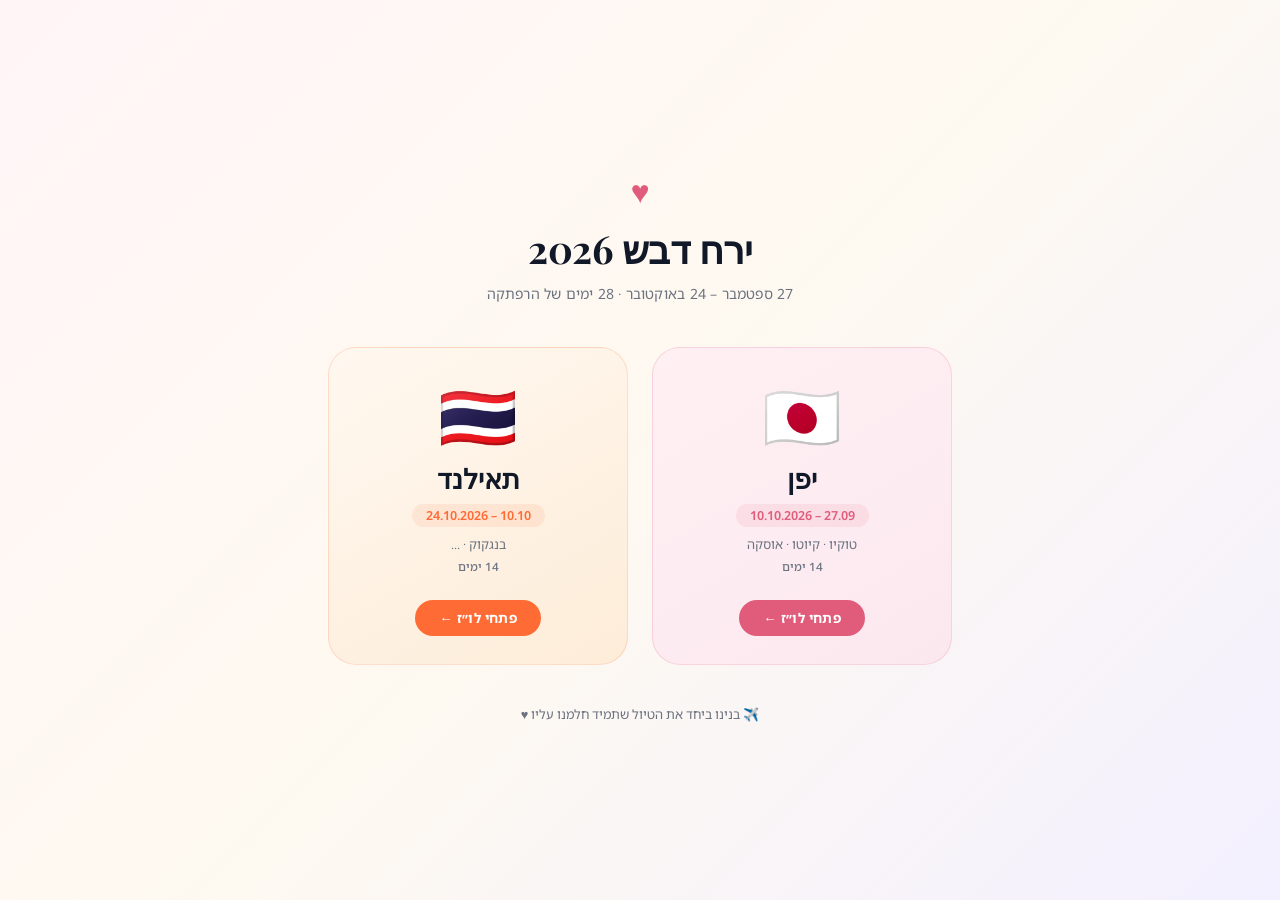
==== index.html @ 5a922f06 "Add Thailand section + selector landing page" ====
<!DOCTYPE html>
<html lang="he" dir="rtl">
<head>
    <meta charset="UTF-8">
    <meta name="viewport" content="width=device-width, initial-scale=1.0, viewport-fit=cover">
    <title>ירח דבש 2026 ✨</title>
    <link rel="preconnect" href="https://fonts.googleapis.com">
    <link href="https://fonts.googleapis.com/css2?family=Playfair+Display:wght@400;700&family=Noto+Sans+Hebrew:wght@300;400;600&display=swap" rel="stylesheet">
    <link rel="stylesheet" href="styles.css">
    <script>
        // If a country was already chosen, redirect immediately
        const last = localStorage.getItem('honeymoon-country');
        if (last === 'japan') location.replace('japan.html');
        else if (last === 'thailand') location.replace('thailand.html');
    </script>
</head>
<body class="selector-page">
    <div class="destination-selector">
        <div class="selector-header">
            <div class="selector-hearts">♥</div>
            <h1>ירח דבש 2026</h1>
            <p>27 ספטמבר – 24 באוקטובר · 28 ימים של הרפתקה</p>
        </div>

        <div class="selector-cards">
            <a href="japan.html" class="selector-card selector-japan"
               onclick="localStorage.setItem('honeymoon-country','japan')">
                <div class="selector-card-flag">🇯🇵</div>
                <div class="selector-card-title">יפן</div>
                <div class="selector-card-dates">27.09 – 10.10.2026</div>
                <div class="selector-card-cities">טוקיו · קיוטו · אוסקה</div>
                <div class="selector-card-days">14 ימים</div>
                <div class="selector-card-cta">פתחי לו״ז ←</div>
            </a>

            <a href="thailand.html" class="selector-card selector-thailand"
               onclick="localStorage.setItem('honeymoon-country','thailand')">
                <div class="selector-card-flag">🇹🇭</div>
                <div class="selector-card-title">תאילנד</div>
                <div class="selector-card-dates">10.10 – 24.10.2026</div>
                <div class="selector-card-cities">בנגקוק · ...</div>
                <div class="selector-card-days">14 ימים</div>
                <div class="selector-card-cta">פתחי לו״ז ←</div>
            </a>
        </div>

        <div class="selector-footer">✈️ בנינו ביחד את הטיול שתמיד חלמנו עליו ♥</div>
    </div>
</body>
</html>
---- styles.css ----
* { margin: 0; padding: 0; box-sizing: border-box; }

:root {
    /* Modern clean palette */
    --cream: #FFFFFF;
    --blush: #FADADD;
    --rose: #E05C7A;
    --gold: #B8862E;
    --gold-light: #FDF3E3;
    --text: #111827;
    --text-light: #6B7280;
    --tokyo-color: #E05C7A;
    --kyoto-color: #7C5CBF;
    --osaka-color: #F59E0B;
    --bg: #F3F4F6;
    --sidebar-bg: #FFFFFF;
    --card-hover: #F9FAFB;
    --card-active: #FFF0F3;
    --border: #E5E7EB;
    --shadow-sm: 0 1px 3px rgba(0,0,0,0.07), 0 1px 2px rgba(0,0,0,0.05);
    --shadow-md: 0 4px 16px rgba(0,0,0,0.08);
    --radius: 14px;
    --radius-sm: 8px;
}

body.dark {
    --cream: #1F2937;
    --blush: #4B2D35;
    --rose: #F472B6;
    --gold: #FBBF24;
    --gold-light: #292119;
    --text: #F9FAFB;
    --text-light: #9CA3AF;
    --bg: #111827;
    --sidebar-bg: #1F2937;
    --card-hover: #2D3748;
    --card-active: #3D2040;
    --border: #374151;
    --shadow-sm: 0 1px 3px rgba(0,0,0,0.3);
    --shadow-md: 0 4px 16px rgba(0,0,0,0.4);
}

body {
    font-family: 'Noto Sans Hebrew', sans-serif;
    background: var(--bg);
    color: var(--text);
    overflow: hidden;
    height: 100vh;
    transition: background 0.25s, color 0.25s;
}

.container { display: flex; height: 100vh; flex-direction: row; }

/* ── SIDEBAR ── */
.sidebar {
    width: 400px;
    height: 100vh;
    overflow-y: auto;
    background: var(--sidebar-bg);
    border-left: 1px solid var(--border);
    scroll-behavior: smooth;
    transition: background 0.25s;
}

.sidebar::-webkit-scrollbar { width: 4px; }
.sidebar::-webkit-scrollbar-track { background: transparent; }
.sidebar::-webkit-scrollbar-thumb { background: var(--border); border-radius: 2px; }

/* ── HEADER ── */
.header {
    padding: 18px 20px 14px;
    background: var(--sidebar-bg);
    border-bottom: 1px solid var(--border);
    position: sticky;
    top: 0;
    z-index: 10;
    transition: background 0.25s;
}

.header-top {
    display: flex;
    justify-content: space-between;
    align-items: center;
    margin-bottom: 10px;
}

.header h1 {
    font-family: 'Playfair Display', serif;
    font-size: 1.45rem;
    color: var(--text);
    flex: 1;
    text-align: center;
    letter-spacing: -0.3px;
    margin: 8px 0;
}

.header .subtitle {
    font-size: 0.75rem;
    color: var(--text-light);
    font-weight: 400;
    text-align: center;
    letter-spacing: 0.3px;
    margin-bottom: 12px;
}

.header-actions { display: flex; gap: 6px; }

.icon-btn {
    background: var(--bg);
    border: 1px solid var(--border);
    border-radius: var(--radius-sm);
    padding: 6px 9px;
    cursor: pointer;
    font-size: 0.8rem;
    color: var(--text-light);
    transition: all 0.18s;
    display: flex; align-items: center; gap: 4px;
}
.icon-btn:hover { background: var(--card-active); color: var(--rose); border-color: var(--rose); }

/* ── SYNC DOT ── */
.sync-dot { width: 6px; height: 6px; border-radius: 50%; background: #D1D5DB; flex-shrink: 0; }
.sync-dot.synced  { background: #10B981; }
.sync-dot.syncing { background: #F59E0B; animation: pulse 1s infinite; }
.sync-dot.error   { background: #EF4444; }
@keyframes pulse { 0%,100%{opacity:1} 50%{opacity:0.3} }

/* ── COUNTDOWN ── */
.countdown {
    display: flex;
    justify-content: center;
    gap: 8px;
    margin-bottom: 2px;
    direction: ltr;
}

.countdown-item {
    text-align: center;
    background: var(--gold-light);
    border-radius: 10px;
    padding: 7px 12px;
    min-width: 54px;
    border: 1px solid rgba(184,134,46,0.15);
}

.countdown-item .num {
    font-family: 'Playfair Display', serif;
    font-size: 1.35rem;
    font-weight: 700;
    color: var(--gold);
    line-height: 1;
    display: block;
}

.countdown-item .label {
    font-size: 0.58rem;
    color: var(--text-light);
    text-transform: uppercase;
    letter-spacing: 0.8px;
    display: block;
    margin-top: 2px;
}

/* ── STATS BAR ── */
.stats-bar {
    display: flex;
    justify-content: center;
    gap: 0;
    padding: 10px 20px;
    background: var(--bg);
    font-size: 0.73rem;
    color: var(--text-light);
    border-bottom: 1px solid var(--border);
}

.stat {
    display: flex; align-items: center; gap: 5px;
    padding: 0 14px;
    border-right: 1px solid var(--border);
}
.stat:last-child { border-right: none; }
.stat strong { color: var(--rose); font-size: 0.88rem; font-weight: 700; }

/* ── SEARCH ── */
.search-bar {
    padding: 10px 16px;
    background: var(--sidebar-bg);
    border-bottom: 1px solid var(--border);
}

.search-bar input {
    width: 100%;
    padding: 9px 16px;
    border: 1.5px solid var(--border);
    border-radius: 24px;
    background: var(--bg);
    color: var(--text);
    font-family: 'Noto Sans Hebrew', sans-serif;
    font-size: 0.82rem;
    outline: none;
    transition: border-color 0.18s, box-shadow 0.18s;
}
.search-bar input:focus { border-color: var(--rose); box-shadow: 0 0 0 3px rgba(224,92,122,0.1); }
.search-bar input::placeholder { color: var(--text-light); }

/* ── CITY FILTER ── */
.city-filter {
    display: flex;
    gap: 6px;
    padding: 10px 16px;
    border-bottom: 1px solid var(--border);
    background: var(--sidebar-bg);
}

.filter-btn {
    padding: 5px 14px;
    border-radius: 20px;
    border: 1.5px solid var(--border);
    font-size: 0.74rem;
    cursor: pointer;
    background: none;
    color: var(--text-light);
    font-family: 'Noto Sans Hebrew', sans-serif;
    transition: all 0.18s;
    font-weight: 500;
}
.filter-btn:hover { border-color: var(--rose); color: var(--rose); }
.filter-btn.active { color: white; border-color: transparent; }
.filter-btn[data-city="all"].active    { background: var(--gold); }
.filter-btn[data-city="tokyo"].active  { background: var(--tokyo-color); }
.filter-btn[data-city="kyoto"].active  { background: var(--kyoto-color); }
.filter-btn[data-city="osaka"].active  { background: var(--osaka-color); }

/* ── CITY DIVIDER ── */
.city-divider {
    padding: 8px 20px;
    background: var(--bg);
    font-size: 0.72rem;
    font-weight: 700;
    color: var(--text-light);
    text-transform: uppercase;
    letter-spacing: 1px;
    border-bottom: 1px solid var(--border);
    display: flex;
    align-items: center;
    justify-content: space-between;
}

.city-progress { font-weight: 400; text-transform: none; letter-spacing: 0; }

/* ── DAY CARD ── */
.day-card {
    padding: 14px 20px;
    border-bottom: 1px solid var(--border);
    cursor: pointer;
    transition: background 0.15s;
}
.day-card:hover { background: var(--card-hover); }
.day-card.active {
    background: var(--card-active);
    border-right: 3px solid var(--rose);
}
.day-card.hidden { display: none; }

.day-header {
    display: flex;
    align-items: center;
    gap: 12px;
    margin-bottom: 6px;
}

.day-badge {
    width: 34px; height: 34px;
    border-radius: 10px;
    display: flex; align-items: center; justify-content: center;
    font-size: 0.75rem; font-weight: 700;
    color: white; flex-shrink: 0;
    box-shadow: var(--shadow-sm);
}
.day-badge.tokyo  { background: var(--tokyo-color); }
.day-badge.kyoto  { background: var(--kyoto-color); }
.day-badge.osaka  { background: var(--osaka-color); }

.day-title {
    font-size: 0.9rem;
    font-weight: 600;
    color: var(--text);
    flex: 1;
    line-height: 1.3;
}

.day-date { font-size: 0.7rem; color: var(--text-light); margin-top: 1px; }
.day-weather { font-size: 0.72rem; color: var(--text-light); flex-shrink: 0; }

/* ── PROGRESS BAR ── */
.day-progress-bar {
    height: 3px;
    background: var(--border);
    border-radius: 99px;
    margin: 8px 0 0 46px;
    overflow: hidden;
}
.day-progress-fill {
    height: 100%;
    background: linear-gradient(90deg, var(--rose), var(--gold));
    border-radius: 99px;
    transition: width 0.4s ease;
}

/* ── ACTIVITIES ── */
.activities { padding-right: 46px; display: none; padding-top: 4px; }
.day-card.active .activities { display: block; }

.activity {
    padding: 5px 0;
    border-bottom: 1px solid var(--border);
    font-size: 0.82rem;
    line-height: 1.35;
    display: flex;
    align-items: flex-start;
    gap: 8px;
}
.activity.focused { background: color-mix(in srgb, var(--rose) 8%, transparent); border-radius: 6px; }
.activity:last-child { border-bottom: none; }

.activity-check {
    margin-top: 3px;
    width: 17px; height: 17px;
    border-radius: 5px;
    border: 1.5px solid var(--border);
    cursor: pointer;
    flex-shrink: 0;
    appearance: none;
    background: none;
    transition: all 0.18s;
}
.activity-check:checked { background: var(--rose); border-color: var(--rose); }
.activity-check:checked::after {
    content: '✓';
    display: flex; align-items: center; justify-content: center;
    color: white; font-size: 10px; height: 100%;
}

.activity-content { flex: 1; min-width: 0; cursor: pointer; }
.activity-content:hover .activity-name { color: var(--rose); }
.activity-time { font-weight: 600; color: var(--gold); font-size: 0.7rem; display: block; }
.activity-name { font-weight: 600; color: var(--text); font-size: 0.84rem; }
.activity-desc { color: var(--text-light); font-size: 0.76rem; margin-top: 1px; display: block; }

.activity.done .activity-name { text-decoration: line-through; opacity: 0.5; }

.activity-actions { display: none; gap: 3px; flex-shrink: 0; align-items: center; }
.activity:hover .activity-actions { display: flex; }

.act-btn {
    background: none; border: none; cursor: pointer;
    font-size: 0.8rem; padding: 3px 5px;
    border-radius: var(--radius-sm); opacity: 0.5; transition: opacity 0.15s, background 0.15s;
}
.act-btn:hover { opacity: 1; background: var(--bg); }

/* ── ACTIVITY TYPE BADGE ── */
.activity-type {
    display: inline-block;
    font-size: 0.64rem;
    padding: 2px 8px;
    border-radius: 10px;
    font-weight: 600;
    margin-top: 4px;
    letter-spacing: 0.2px;
}
.type-attraction {
    background: #EEF2FF;
    color: #4338CA;
}
.type-cafe {
    background: #FFF7ED;
    color: #C2410C;
}
.type-restaurant {
    background: #FFF0F3;
    color: #BE185D;
}
body.dark .type-attraction { background: #1E1B4B; color: #A5B4FC; }
body.dark .type-cafe       { background: #431407; color: #FED7AA; }
body.dark .type-restaurant { background: #4A0020; color: #FBCFE8; }

/* ── NOTES ── */
.day-notes-wrap { margin-top: 10px; padding-top: 10px; border-top: 1px solid var(--border); }
.day-notes-label { font-size: 0.7rem; color: var(--text-light); font-weight: 600; margin-bottom: 6px; letter-spacing: 0.3px; }
.day-notes {
    width: 100%; min-height: 54px;
    padding: 8px 10px;
    font-family: 'Noto Sans Hebrew', sans-serif;
    font-size: 0.8rem; color: var(--text);
    background: var(--bg);
    border: 1.5px solid var(--border);
    border-radius: var(--radius-sm);
    resize: vertical; outline: none;
    transition: border-color 0.18s;
}
.day-notes:focus { border-color: var(--rose); }

/* ── MAP ── */
.map-container { flex: 1; height: 100vh; position: relative; }
#map { width: 100%; height: 100%; }

/* ── MAP OVERLAY ── */
.map-overlay {
    position: absolute;
    top: 14px; left: 14px;
    z-index: 1000;
    background: rgba(255,255,255,0.92);
    backdrop-filter: blur(10px);
    -webkit-backdrop-filter: blur(10px);
    border-radius: var(--radius);
    padding: 12px 16px;
    box-shadow: var(--shadow-md);
    border: 1px solid rgba(255,255,255,0.5);
    font-size: 0.76rem;
    font-family: 'Noto Sans Hebrew', sans-serif;

    min-width: 138px;
}
body.dark .map-overlay { background: rgba(31,41,55,0.92); border-color: rgba(255,255,255,0.1); }

.map-overlay-title {
    font-weight: 700; font-size: 0.72rem;
    text-transform: uppercase; letter-spacing: 1px;
    color: var(--text-light); margin-bottom: 8px;
}

.map-legend-item { display: flex; align-items: center; gap: 7px; margin-bottom: 5px; color: var(--text); }
.legend-dot { width: 10px; height: 10px; border-radius: 50%; flex-shrink: 0; }

/* ── TOAST ── */
.toast {
    position: fixed; bottom: 28px; left: 50%;
    transform: translateX(-50%) translateY(70px);
    background: var(--text);
    color: var(--sidebar-bg);
    padding: 11px 22px;
    border-radius: 24px;
    font-size: 0.82rem;
    z-index: 9999;
    transition: transform 0.3s cubic-bezier(.4,0,.2,1);
    pointer-events: none;
    box-shadow: var(--shadow-md);
}
.toast.show { transform: translateX(-50%) translateY(0); }

/* ── ADD PLACE BUTTON ── */
.add-place-btn {
    position: absolute; bottom: 24px; right: 24px;
    z-index: 1000;
    background: var(--rose);
    color: white; border: none;
    border-radius: 50%;
    width: 48px; height: 48px;
    font-size: 1.5rem;
    cursor: pointer;
    box-shadow: 0 4px 16px rgba(224,92,122,0.4);
    display: flex; align-items: center; justify-content: center;
    transition: transform 0.2s, box-shadow 0.2s;
}
.add-place-btn:hover { transform: scale(1.08); box-shadow: 0 6px 22px rgba(224,92,122,0.5); }

/* ── MODALS ── */
.modal-overlay {
    display: none; position: fixed; inset: 0;
    background: rgba(0,0,0,0.45);
    backdrop-filter: blur(4px);
    z-index: 2000;
    align-items: center; justify-content: center;
}
.modal-overlay.open { display: flex; }

.modal {
    background: var(--sidebar-bg);
    border-radius: 20px;
    padding: 26px;
    width: 370px; max-width: 92vw;
    box-shadow: 0 20px 60px rgba(0,0,0,0.2);
    font-family: 'Noto Sans Hebrew', sans-serif;

    border: 1px solid var(--border);
}

.modal h3 {
    font-size: 1.05rem; font-weight: 700;
    color: var(--text); margin-bottom: 18px;
}

.modal label {
    display: block;
    font-size: 0.72rem; font-weight: 600;
    color: var(--text-light);
    text-transform: uppercase; letter-spacing: 0.5px;
    margin-bottom: 5px; margin-top: 12px;
}

.modal input, .modal select {
    width: 100%;
    padding: 9px 13px;
    border: 1.5px solid var(--border);
    border-radius: var(--radius-sm);
    background: var(--bg);
    color: var(--text);
    font-family: 'Noto Sans Hebrew', sans-serif;
    font-size: 0.85rem;
    outline: none;
    transition: border-color 0.18s, box-shadow 0.18s;
}
.modal input:focus, .modal select:focus { border-color: var(--rose); box-shadow: 0 0 0 3px rgba(224,92,122,0.1); }

/* ── SYNC MODAL ── */
.sync-modal {
    background: var(--sidebar-bg);
    border-radius: 20px; padding: 26px;
    width: 390px; max-width: 92vw;
    box-shadow: 0 20px 60px rgba(0,0,0,0.2);
    font-family: 'Noto Sans Hebrew', sans-serif;

    border: 1px solid var(--border);
}
.sync-modal h3 { font-size: 1.05rem; font-weight: 700; color: var(--text); margin-bottom: 6px; }
.sync-modal p { font-size: 0.78rem; color: var(--text-light); margin-bottom: 14px; line-height: 1.6; }
.sync-modal label {
    display: block; font-size: 0.72rem; font-weight: 600;
    color: var(--text-light); text-transform: uppercase; letter-spacing: 0.5px;
    margin-bottom: 5px; margin-top: 12px;
}
.sync-modal input {
    width: 100%; padding: 9px 13px;
    border: 1.5px solid var(--border); border-radius: var(--radius-sm);
    background: var(--bg); color: var(--text);
    font-family: monospace; font-size: 0.82rem; outline: none;
    transition: border-color 0.18s;
}
.sync-modal input:focus { border-color: var(--rose); }

.sync-status-box { margin-top: 12px; padding: 10px 14px; border-radius: var(--radius-sm); font-size: 0.8rem; display: none; }
.sync-status-box.ok  { background: #ECFDF5; color: #065F46; display: block; border: 1px solid #A7F3D0; }
.sync-status-box.err { background: #FEF2F2; color: #991B1B; display: block; border: 1px solid #FECACA; }

.modal-actions {
    display: flex;
    gap: 8px;
    margin-top: 18px;
    justify-content: flex-end;
}

.btn-primary {
    background: var(--rose);
    color: white;
    border: none;
    padding: 8px 18px;
    border-radius: 8px;
    cursor: pointer;
    font-size: 0.85rem;
    font-family: 'Noto Sans Hebrew', sans-serif;
}

.btn-secondary {
    background: none;
    border: 1px solid var(--gold-light);
    color: var(--text-light);
    padding: 8px 18px;
    border-radius: 8px;
    cursor: pointer;
    font-size: 0.85rem;
    font-family: 'Noto Sans Hebrew', sans-serif;
}

#places-search-results {
    margin-top: 6px;
    border: 1px solid var(--gold-light);
    border-radius: 8px;
    overflow: hidden;
    display: none;
}

.place-result {
    padding: 8px 12px;
    cursor: pointer;
    font-size: 0.82rem;
    color: var(--text);
    border-bottom: 1px solid var(--border);
    transition: background 0.15s;
}

.place-result:last-child { border-bottom: none; }
.place-result:hover { background: var(--card-hover); }
.place-result small { color: var(--text-light); display: block; font-size: 0.72rem; }

.api-key-hint {
    font-size: 0.72rem;
    color: var(--text-light);
    margin-top: 6px;
}

/* PLACE DETAILS PANEL */
.place-panel {
    position: absolute;
    bottom: 0; left: 0; right: 0;
    z-index: 1001;
    background: var(--cream);
    border-radius: 20px 20px 0 0;
    box-shadow: 0 -4px 24px rgba(0,0,0,0.18);
    padding: 0;
    transform: translateY(100%);
    transition: transform 0.35s cubic-bezier(.4,0,.2,1);
    max-height: 60vh;
    overflow: hidden;
    display: flex;
    flex-direction: column;
    font-family: 'Noto Sans Hebrew', sans-serif;
}

#panelContent {
    overflow-y: auto;
    flex: 1;
    -webkit-overflow-scrolling: touch;
}

.place-panel.open { transform: translateY(0); }

.panel-handle {
    text-align: center;
    padding: 10px;
    cursor: pointer;
}

.panel-handle-bar {
    display: inline-block;
    width: 40px; height: 4px;
    background: var(--blush);
    border-radius: 2px;
}

.panel-photo {
    width: 100%;
    height: 160px;
    object-fit: cover;
    display: block;
}

.panel-photo-placeholder {
    width: 100%; height: 120px;
    background: linear-gradient(135deg, var(--gold-light), var(--blush));
    display: flex; align-items: center; justify-content: center;
    font-size: 2.5rem;
}

.panel-body { padding: 14px 18px 20px; }

.panel-title {
    font-family: 'Playfair Display', serif;
    font-size: 1.1rem;
    color: var(--text);
    margin-bottom: 4px;
}

.panel-day-badge {
    display: inline-block;
    padding: 2px 10px;
    border-radius: 20px;
    font-size: 0.72rem;
    color: white;
    margin-bottom: 10px;
}

.panel-details { display: flex; flex-direction: column; gap: 6px; }

.panel-row {
    display: flex; gap: 8px; align-items: flex-start;
    font-size: 0.82rem; color: var(--text);
}

.panel-row-icon { flex-shrink: 0; font-size: 0.9rem; }
.panel-row-val { flex: 1; color: var(--text-light); }
.panel-row-val a { color: var(--rose); text-decoration: none; }

.panel-loading {
    text-align: center;
    padding: 20px;
    color: var(--text-light);
    font-size: 0.85rem;
}

@keyframes shimmer {
    0%   { background-position: -400px 0; }
    100% { background-position:  400px 0; }
}
.skeleton-box {
    background: linear-gradient(90deg, var(--border) 25%, color-mix(in srgb,var(--border) 50%,var(--bg)) 50%, var(--border) 75%);
    background-size: 800px 100%;
    animation: shimmer 1.4s infinite linear;
    border-radius: 6px;
}
.skeleton-photo { height: 160px; width: 100%; border-radius: var(--radius) var(--radius) 0 0; }
.skeleton-line  { height: 11px; margin: 6px 0; display: block; }
.skeleton-line.w60 { width: 60%; }
.skeleton-line.w40 { width: 40%; }

.panel-close {
    position: absolute;
    top: 14px; left: 14px;
    background: none; border: none;
    font-size: 1.2rem; cursor: pointer;
    color: var(--text-light);
}

.panel-back-btn { display: none; }

/* TRANSIT OPTIONS */
.transit-section {
    margin-top: 14px;
    padding-top: 12px;
    border-top: 1px solid var(--border);
}

.transit-title {
    font-size: 0.78rem;
    font-weight: 600;
    color: var(--gold);
    margin-bottom: 8px;
}

.transit-from-select {
    width: 100%;
    padding: 6px 10px;
    border: 1px solid var(--gold-light);
    border-radius: 8px;
    background: var(--bg);
    color: var(--text);
    font-family: 'Noto Sans Hebrew', sans-serif;
    font-size: 0.78rem;
    outline: none;
    margin-bottom: 8px;
}

.transit-options { display: flex; flex-direction: column; gap: 8px; }

.transit-option {
    display: flex;
    align-items: center;
    gap: 10px;
    padding: 10px 12px;
    border-radius: 10px;
    border: 1px solid var(--border);
    background: var(--bg);
    cursor: pointer;
    transition: border-color 0.2s, background 0.2s;
    text-decoration: none;
}

.transit-option:hover { border-color: var(--rose); background: var(--card-hover); }
.transit-option.fastest { border-color: var(--rose); background: var(--card-active); }

.transit-icon { font-size: 1.3rem; flex-shrink: 0; }

.transit-info { flex: 1; }
.transit-mode { font-size: 0.82rem; font-weight: 600; color: var(--text); }
.transit-time { font-size: 0.75rem; color: var(--text-light); }

.transit-price {
    font-size: 0.8rem;
    font-weight: 700;
    color: var(--gold);
    text-align: left;
}

.fastest-badge {
    font-size: 0.62rem;
    background: var(--rose);
    color: white;
    padding: 1px 6px;
    border-radius: 10px;
    margin-right: 4px;
}

.transit-loading { font-size: 0.78rem; color: var(--text-light); padding: 8px 0; }

/* ── SIDEBAR TABS ── */
.sidebar-tabs {
    display: flex;
    background: var(--sidebar-bg);
    border-bottom: 2px solid var(--border);
}

.sidebar-tab {
    flex: 1;
    padding: 11px 0;
    border: none;
    background: none;
    font-family: 'Noto Sans Hebrew', sans-serif;
    font-size: 0.82rem;
    font-weight: 600;
    color: var(--text-light);
    cursor: pointer;
    border-bottom: 2px solid transparent;
    margin-bottom: -2px;
    transition: color 0.18s, border-color 0.18s;
}
.sidebar-tab:hover { color: var(--rose); }
.sidebar-tab.active { color: var(--rose); border-bottom-color: var(--rose); }

/* ── FOOD GUIDE PANEL ── */
#foodGuidePanel { padding-bottom: 24px; }

.food-city-filter {
    display: flex;
    gap: 6px;
    padding: 10px 16px;
    border-bottom: 1px solid var(--border);
    background: var(--sidebar-bg);
    overflow-x: auto;
    flex-wrap: nowrap;
    -webkit-overflow-scrolling: touch;
}
.food-city-filter::-webkit-scrollbar { display: none; }

.food-city-btn {
    padding: 5px 14px;
    border-radius: 20px;
    border: 1.5px solid var(--border);
    font-size: 0.74rem;
    cursor: pointer;
    background: none;
    color: var(--text-light);
    font-family: 'Noto Sans Hebrew', sans-serif;
    transition: all 0.18s;
    font-weight: 500;
}
.food-city-btn:hover { border-color: var(--rose); color: var(--rose); }
.food-city-btn.active { color: white; border-color: transparent; background: var(--gold); }
.food-city-btn.city-tokyo.active  { background: var(--tokyo-color); }
.food-city-btn.city-kyoto.active  { background: var(--kyoto-color); }
.food-city-btn.city-osaka.active  { background: var(--osaka-color); }

.food-add-btn {
    margin-right: auto;
    padding: 5px 14px;
    border-radius: 20px;
    border: 1.5px solid var(--rose);
    font-size: 0.74rem;
    cursor: pointer;
    background: none;
    color: var(--rose);
    font-family: 'Noto Sans Hebrew', sans-serif;
    font-weight: 600;
    transition: all 0.18s;
    white-space: nowrap;
    flex-shrink: 0;
}
.food-add-btn:hover { background: var(--rose); color: white; }

.food-cat-section { border-bottom: 1px solid var(--border); }

.food-cat-header {
    padding: 8px 20px;
    background: var(--bg);
    font-size: 0.72rem;
    font-weight: 700;
    color: var(--text-light);
    text-transform: uppercase;
    letter-spacing: 1px;
}

.food-item {
    padding: 10px 20px;
    border-bottom: 1px solid var(--border);
    transition: background 0.14s;
}
.food-item:hover { background: var(--card-hover); }
.food-item:last-child { border-bottom: none; }

.food-item-row {
    display: flex;
    align-items: center;
    gap: 8px;
    margin-bottom: 3px;
    flex-wrap: wrap;
}

.food-item-name {
    font-size: 0.86rem;
    font-weight: 600;
    color: var(--text);
}

.food-area-chip {
    font-size: 0.66rem;
    font-weight: 600;
    padding: 2px 8px;
    border-radius: 10px;
    border: 1px solid;
    white-space: nowrap;
}

.food-item-desc {
    font-size: 0.75rem;
    color: var(--text-light);
    margin-bottom: 5px;
    line-height: 1.4;
}

.food-day-badge {
    display: inline-block;
    font-size: 0.63rem;
    font-weight: 700;
    padding: 1px 8px;
    border-radius: 10px;
    color: white;
}
.food-day-tokyo { background: var(--tokyo-color); }
.food-day-kyoto { background: var(--kyoto-color); }
.food-day-osaka { background: var(--osaka-color); }
.food-day-extra { background: #6B7280; }

/* ── SIDEBAR DRAG HANDLE ── */
.sidebar-drag-bar {
    display: none;
    justify-content: center;
    align-items: center;
    padding: 10px 0 6px;
    cursor: grab;
    touch-action: none;
    background: var(--sidebar-bg);
    border-top: 1px solid var(--border);
    flex-shrink: 0;
}
.sidebar-drag-pill {
    width: 40px; height: 4px;
    background: var(--border);
    border-radius: 2px;
}

@media (max-width: 768px) {
    body { overflow: hidden; }

    /* Map is full-screen background */
    .container { display: block; height: 100vh; }

    .map-container {
        position: fixed;
        inset: 0;
        height: 100vh !important;
        z-index: 0;
        padding-top: 0;
    }

    /* Sidebar is a fixed bottom sheet */
    .sidebar {
        position: fixed;
        bottom: 0;
        left: 0;
        right: 0;
        width: 100%;
        height: 58vh;
        border-left: none;
        border-top: none;
        border-radius: 16px 16px 0 0;
        box-shadow: 0 -4px 24px rgba(0,0,0,0.18);
        z-index: 50;
        overflow-y: auto;
        -webkit-overflow-scrolling: touch;
        transition: height 0.35s cubic-bezier(.4,0,.2,1);
        padding-bottom: env(safe-area-inset-bottom);
    }

    .map-overlay { display: none; }

    /* Bigger touch targets */
    .day-card { padding: 14px 16px; }
    .act-btn { padding: 6px 8px; font-size: 1rem; }
    .icon-btn { padding: 8px 10px; }
    .filter-btn { padding: 6px 14px; font-size: 0.8rem; }

    /* Header compact on mobile */
    .header { padding: 14px 14px 10px; }
    .header h1 { font-size: 1.3rem; }
    .countdown-item .num { font-size: 1.1rem; }
    .countdown-item { min-width: 44px; padding: 4px 8px; }

    /* Place panel full height on mobile */
    .place-panel { max-height: 70vh; border-radius: 20px 20px 0 0; }

    /* Add place button: fixed above sidebar */
    .add-place-btn {
        position: fixed;
        z-index: 55;
        bottom: calc(58vh + 12px);
        right: 16px;
    }

    /* Modal full-screen friendly */
    .modal, .sync-modal { width: 95vw; padding: 18px; }

    /* Transit options full width */
    .transit-option { padding: 12px 10px; }

    /* Stats bar wrap */
    .stats-bar { flex-wrap: wrap; gap: 8px; padding: 8px 14px; }

    /* Search bar */
    .search-bar { padding: 8px 12px; }

    /* City filter scroll */
    .city-filter { overflow-x: auto; flex-wrap: nowrap; -webkit-overflow-scrolling: touch; padding: 8px 12px; }
    .city-filter::-webkit-scrollbar { display: none; }

    /* ── DRAG HANDLE ── */
    .sidebar-drag-bar { display: flex; }

    /* ── PLACE PANEL: fixed full-screen overlay on mobile ── */
    .place-panel {
        position: fixed !important;
        bottom: 0 !important;
        left: 0 !important; right: 0 !important;
        z-index: 600;
        max-height: 84vh;
        border-radius: 20px 20px 0 0;
    }

    /* Tabs back to normal flow inside sidebar */
    .sidebar-tabs { position: static; box-shadow: none; border-top: none; padding-bottom: 0; }
    .sidebar-tab { padding: 11px 0; font-size: 0.82rem; }

    /* Panel back button visible on mobile */
    .panel-back-btn {
        display: block;
        background: none;
        border: none;
        padding: 4px 14px 8px;
        font-size: 0.84rem;
        color: var(--rose);
        cursor: pointer;
        font-family: 'Noto Sans Hebrew', sans-serif;
        font-weight: 600;
        flex-shrink: 0;
    }

    /* Food guide mobile fixes */
    .food-cat-section { border-bottom: 1px solid var(--border); }
    .food-item { padding: 10px 14px; }
    .food-item-name { font-size: 0.84rem; }
    .food-area-chip { font-size: 0.63rem; padding: 1px 7px; }
    .food-city-filter { padding: 8px 12px; gap: 6px; }
    .food-city-btn { padding: 5px 12px; font-size: 0.72rem; white-space: nowrap; }
}

/* iPhone safe area for standalone/PWA mode */
@supports (padding-top: env(safe-area-inset-top)) {
    .header { padding-top: max(20px, env(safe-area-inset-top)); }
}

/* ── DESTINATION SELECTOR PAGE ── */
body.selector-page {
    overflow: auto;
    height: auto;
    background: linear-gradient(135deg, #FFF5F7 0%, #FEF9F0 50%, #F3F0FF 100%);
    min-height: 100vh;
}

.destination-selector {
    min-height: 100vh;
    display: flex;
    flex-direction: column;
    align-items: center;
    justify-content: center;
    padding: 32px 20px 40px;
}

.selector-header {
    text-align: center;
    margin-bottom: 44px;
}

.selector-hearts {
    font-size: 2rem;
    color: var(--rose);
    margin-bottom: 10px;
    animation: pulse 2s infinite;
}

.selector-header h1 {
    font-family: 'Playfair Display', serif;
    font-size: 2.4rem;
    color: var(--text);
    margin-bottom: 10px;
    letter-spacing: -0.5px;
}

.selector-header p {
    color: var(--text-light);
    font-size: 0.88rem;
    letter-spacing: 0.2px;
}

.selector-cards {
    display: flex;
    gap: 24px;
    flex-wrap: wrap;
    justify-content: center;
    max-width: 680px;
    width: 100%;
    margin-bottom: 40px;
}

.selector-card {
    flex: 1;
    min-width: 260px;
    max-width: 300px;
    padding: 36px 24px 28px;
    border-radius: 28px;
    text-decoration: none;
    display: flex;
    flex-direction: column;
    align-items: center;
    gap: 6px;
    transition: transform 0.28s cubic-bezier(.4,0,.2,1), box-shadow 0.28s;
    border: 1.5px solid transparent;
    position: relative;
}

.selector-card:hover {
    transform: translateY(-8px);
    box-shadow: 0 24px 56px rgba(0,0,0,0.13);
}

.selector-japan {
    background: linear-gradient(150deg, #FFF0F3 0%, #FBE8EF 100%);
    border-color: rgba(224,92,122,0.18);
}

.selector-thailand {
    background: linear-gradient(150deg, #FFF8F0 0%, #FDECD8 100%);
    border-color: rgba(255,107,53,0.18);
}

.selector-card-flag {
    font-size: 4rem;
    line-height: 1;
    margin-bottom: 6px;
}

.selector-card-title {
    font-family: 'Playfair Display', serif;
    font-size: 1.7rem;
    font-weight: 700;
    color: var(--text);
}

.selector-card-dates {
    font-size: 0.78rem;
    font-weight: 600;
    color: var(--rose);
    background: rgba(224,92,122,0.1);
    padding: 3px 14px;
    border-radius: 20px;
    margin-top: 2px;
}

.selector-thailand .selector-card-dates {
    color: #FF6B35;
    background: rgba(255,107,53,0.1);
}

.selector-card-cities {
    font-size: 0.8rem;
    color: var(--text-light);
    margin-top: 2px;
}

.selector-card-days {
    font-size: 0.72rem;
    color: var(--text-light);
    font-weight: 500;
}

.selector-card-cta {
    margin-top: 20px;
    padding: 9px 24px;
    border-radius: 20px;
    font-size: 0.84rem;
    font-weight: 700;
    color: white;
    background: var(--rose);
    transition: background 0.18s, transform 0.18s;
    letter-spacing: 0.2px;
}

.selector-thailand .selector-card-cta { background: #FF6B35; }

.selector-card:hover .selector-card-cta { transform: scale(1.04); }

.selector-footer {
    font-size: 0.8rem;
    color: var(--text-light);
    text-align: center;
}

@media (max-width: 600px) {
    .selector-cards { flex-direction: column; align-items: center; }
    .selector-card { min-width: min(88vw, 320px); max-width: 88vw; }
    .selector-header h1 { font-size: 1.8rem; }
}

/* ── THAILAND CITY FILTER COLORS ── */
.filter-btn[data-city="bangkok"].active  { background: #FF6B35; }
.filter-btn[data-city="phuket"].active   { background: #00B4D8; }
.filter-btn[data-city="chiangmai"].active{ background: #2D6A4F; }
.filter-btn[data-city="samui"].active    { background: #F9C74F; }
.filter-btn[data-city="krabi"].active    { background: #7209B7; }
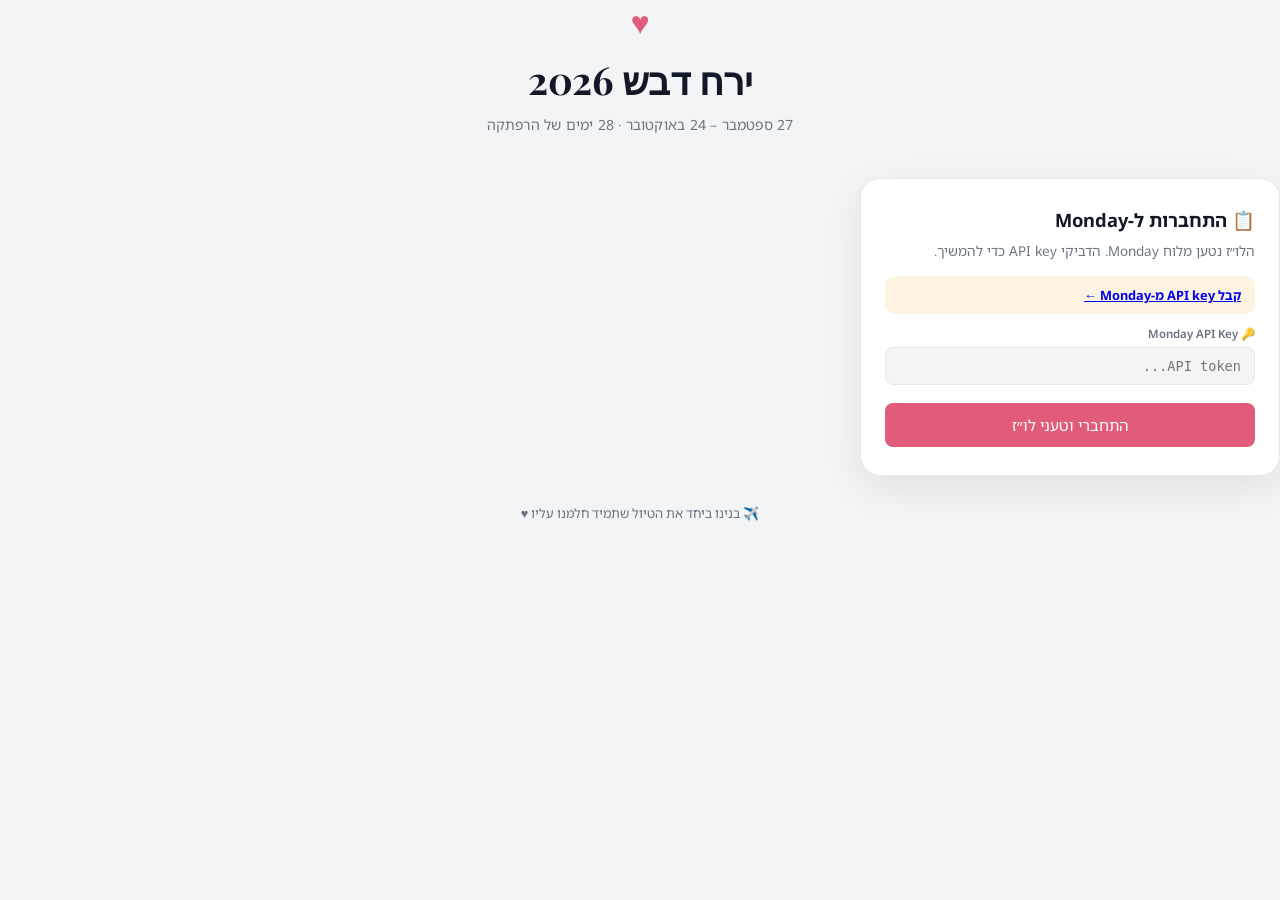
==== commit 2c6ee24d: "Require Monday login, load itinerary before map, add resize and compact card Gate Japan/Thailand beh" ====
--- a/index.html
+++ b/index.html
@@ -7,12 +7,6 @@
     <link rel="preconnect" href="https://fonts.googleapis.com">
     <link href="https://fonts.googleapis.com/css2?family=Playfair+Display:wght@400;700&family=Noto+Sans+Hebrew:wght@300;400;600&display=swap" rel="stylesheet">
     <link rel="stylesheet" href="styles.css">
-    <script>
-        // If a country was already chosen, redirect immediately
-        const last = localStorage.getItem('honeymoon-country');
-        if (last === 'japan') location.replace('japan.html');
-        else if (last === 'thailand') location.replace('thailand.html');
-    </script>
 </head>
 <body class="selector-page">
     <div class="destination-selector">
@@ -22,29 +16,48 @@
             <p>27 ספטמבר – 24 באוקטובר · 28 ימים של הרפתקה</p>
         </div>
 
-        <div class="selector-cards">
-            <a href="japan.html" class="selector-card selector-japan"
-               onclick="localStorage.setItem('honeymoon-country','japan')">
-                <div class="selector-card-flag">🇯🇵</div>
-                <div class="selector-card-title">יפן</div>
-                <div class="selector-card-dates">27.09 – 10.10.2026</div>
-                <div class="selector-card-cities">טוקיו · קיוטו · אוסקה</div>
-                <div class="selector-card-days">14 ימים</div>
-                <div class="selector-card-cta">פתחי לו״ז ←</div>
-            </a>
+        <!-- LOGIN -->
+        <div class="login-card" id="loginCard">
+            <h2>📋 התחברות ל-Monday</h2>
+            <p class="login-sub">הלו״ז נטען מלוח Monday. הדביקי API key כדי להמשיך.</p>
+            <div class="login-hint">
+                <a href="https://shahar-monday.monday.com/apps/manage/tokens" target="_blank" rel="noopener"><strong>קבל API key מ-Monday ←</strong></a>
+            </div>
+            <label>🔑 Monday API Key</label>
+            <input type="password" id="loginKeyInput" placeholder="API token..." autocomplete="off" />
+            <div class="sync-status-box" id="loginStatusBox"></div>
+            <button class="btn-primary login-submit" id="loginSubmit">התחברי וטעני לו״ז</button>
+        </div>
 
-            <a href="thailand.html" class="selector-card selector-thailand"
-               onclick="localStorage.setItem('honeymoon-country','thailand')">
-                <div class="selector-card-flag">🇹🇭</div>
-                <div class="selector-card-title">תאילנד</div>
-                <div class="selector-card-dates">10.10 – 24.10.2026</div>
-                <div class="selector-card-cities">בנגקוק · ...</div>
-                <div class="selector-card-days">14 ימים</div>
-                <div class="selector-card-cta">פתחי לו״ז ←</div>
-            </a>
+        <!-- DESTINATIONS (after login) -->
+        <div id="destinationsPanel" style="display:none;width:100%;max-width:720px">
+            <div class="login-ready-bar">
+                <span id="loginReadyLabel">✅ מחובר ל-Monday</span>
+                <button class="btn-secondary" id="loginDisconnect" style="color:#f44336;border-color:#f44336;padding:6px 12px;font-size:0.78rem">נתק</button>
+            </div>
+            <div class="selector-cards">
+                <a href="japan.html" class="selector-card selector-japan" id="gotoJapan">
+                    <div class="selector-card-flag">🇯🇵</div>
+                    <div class="selector-card-title">יפן</div>
+                    <div class="selector-card-dates">27.09 – 10.10.2026</div>
+                    <div class="selector-card-cities">טוקיו · קיוטו · אוסקה</div>
+                    <div class="selector-card-days" id="japanDaysCount">טוען…</div>
+                    <div class="selector-card-cta">פתחי לו״ז ←</div>
+                </a>
+                <a href="thailand.html" class="selector-card selector-thailand" id="gotoThailand">
+                    <div class="selector-card-flag">🇹🇭</div>
+                    <div class="selector-card-title">תאילנד</div>
+                    <div class="selector-card-dates">10.10 – 24.10.2026</div>
+                    <div class="selector-card-cities">בנגקוק · סמוי · קראבי · פיפי · פוקט</div>
+                    <div class="selector-card-days" id="thailandDaysCount">טוען…</div>
+                    <div class="selector-card-cta">פתחי לו״ז ←</div>
+                </a>
+            </div>
         </div>
 
         <div class="selector-footer">✈️ בנינו ביחד את הטיול שתמיד חלמנו עליו ♥</div>
     </div>
+
+    <script type="module" src="login.js"></script>
 </body>
 </html>
--- a/styles.css
+++ b/styles.css
@@ -51,9 +51,43 @@
 
 .container { display: flex; height: 100vh; flex-direction: row; }
 
+.pane-splitter {
+    width: 6px;
+    flex-shrink: 0;
+    cursor: col-resize;
+    background: transparent;
+    position: relative;
+    z-index: 20;
+    touch-action: none;
+}
+.pane-splitter::after {
+    content: '';
+    position: absolute;
+    top: 0; bottom: 0; left: 1px; right: 1px;
+    background: var(--border);
+    opacity: 0.55;
+    transition: opacity 0.15s, background 0.15s;
+}
+.pane-splitter:hover::after,
+body.is-resizing .pane-splitter::after {
+    background: var(--rose);
+    opacity: 1;
+}
+body.is-resizing { cursor: col-resize; user-select: none; }
+body.is-resizing .place-panel { transition: none; }
+
+.boot-loading {
+    padding: 40px 24px;
+    text-align: center;
+    color: var(--text-light);
+    font-size: 0.95rem;
+    line-height: 1.6;
+}
+
 /* ── SIDEBAR ── */
 .sidebar {
     width: 400px;
+    flex-shrink: 0;
     height: 100vh;
     overflow-y: auto;
     background: var(--sidebar-bg);
@@ -517,7 +551,7 @@
 .sync-modal {
     background: var(--sidebar-bg);
     border-radius: 20px; padding: 26px;
-    width: 390px; max-width: 92vw;
+    width: 480px; max-width: 96vw;
     box-shadow: 0 20px 60px rgba(0,0,0,0.2);
     font-family: 'Noto Sans Hebrew', sans-serif;
 
@@ -548,6 +582,20 @@
     gap: 8px;
     margin-top: 18px;
     justify-content: flex-end;
+}
+
+.sync-modal .modal-actions {
+    flex-wrap: nowrap;
+    gap: 6px;
+    align-items: stretch;
+}
+.sync-modal .modal-actions .btn-primary,
+.sync-modal .modal-actions .btn-secondary {
+    flex: 1 1 0;
+    white-space: nowrap;
+    padding: 9px 8px;
+    font-size: 0.78rem;
+    text-align: center;
 }
 
 .btn-primary {
@@ -599,18 +647,19 @@
     margin-top: 6px;
 }
 
-/* PLACE DETAILS PANEL */
+/* PLACE DETAILS PANEL — compact 2026 */
 .place-panel {
     position: absolute;
     bottom: 0; left: 0; right: 0;
     z-index: 1001;
-    background: var(--cream);
-    border-radius: 20px 20px 0 0;
-    box-shadow: 0 -4px 24px rgba(0,0,0,0.18);
+    background: var(--sidebar-bg);
+    border-radius: 16px 16px 0 0;
+    box-shadow: 0 -8px 32px rgba(0,0,0,0.12);
+    border-top: 1px solid var(--border);
     padding: 0;
     transform: translateY(100%);
-    transition: transform 0.35s cubic-bezier(.4,0,.2,1);
-    max-height: 60vh;
+    transition: transform 0.3s cubic-bezier(.4,0,.2,1);
+    max-height: 52vh;
     overflow: hidden;
     display: flex;
     flex-direction: column;
@@ -627,160 +676,209 @@
 
 .panel-handle {
     text-align: center;
-    padding: 10px;
-    cursor: pointer;
+    padding: 8px 0 0;
+    cursor: grab;
+    flex-shrink: 0;
 }
 
 .panel-handle-bar {
     display: inline-block;
-    width: 40px; height: 4px;
-    background: var(--blush);
+    width: 36px; height: 3px;
+    background: var(--border);
     border-radius: 2px;
 }
 
 .panel-photo {
+    display: none; /* photo optional — shown only when loaded via class */
+}
+.panel-photo.is-visible {
+    display: block;
     width: 100%;
-    height: 160px;
+    height: 88px;
     object-fit: cover;
-    display: block;
-}
-
-.panel-photo-placeholder {
-    width: 100%; height: 120px;
-    background: linear-gradient(135deg, var(--gold-light), var(--blush));
+}
+
+.panel-photo-area:empty { display: none; }
+.panel-photo-area:not(:empty) { display: block; line-height: 0; }
+
+.panel-photo-placeholder { display: none; }
+
+.panel-body { padding: 4px 16px 16px; }
+
+.panel-head {
+    display: flex;
+    align-items: flex-start;
+    gap: 10px;
+    margin-bottom: 8px;
+}
+.panel-emoji {
+    width: 36px; height: 36px;
+    border-radius: 10px;
+    background: color-mix(in srgb, var(--rose) 12%, var(--bg));
     display: flex; align-items: center; justify-content: center;
-    font-size: 2.5rem;
-}
-
-.panel-body { padding: 14px 18px 20px; }
+    font-size: 1.1rem;
+    flex-shrink: 0;
+}
+.panel-head-text { flex: 1; min-width: 0; }
 
 .panel-title {
-    font-family: 'Playfair Display', serif;
-    font-size: 1.1rem;
+    font-family: 'Noto Sans Hebrew', sans-serif;
+    font-size: 1rem;
+    font-weight: 700;
     color: var(--text);
     margin-bottom: 4px;
+    line-height: 1.3;
 }
 
 .panel-day-badge {
     display: inline-block;
-    padding: 2px 10px;
-    border-radius: 20px;
+    padding: 2px 8px;
+    border-radius: 6px;
+    font-size: 0.68rem;
+    font-weight: 600;
+    color: white;
+    margin-bottom: 0;
+}
+
+.panel-details {
+    display: flex;
+    flex-direction: column;
+    gap: 4px;
+    margin-bottom: 10px;
+}
+
+.panel-row {
+    display: flex; gap: 6px; align-items: flex-start;
+    font-size: 0.78rem; color: var(--text);
+}
+
+.panel-row-icon { flex-shrink: 0; font-size: 0.8rem; opacity: 0.7; }
+.panel-row-val { flex: 1; color: var(--text-light); line-height: 1.4; }
+.panel-row-val a { color: var(--text); text-decoration: underline; text-underline-offset: 2px; }
+
+.panel-actions {
+    display: flex;
+    gap: 6px;
+    margin-top: 2px;
+}
+.panel-action {
+    flex: 1;
+    text-align: center;
+    padding: 8px 4px;
+    border-radius: 8px;
+    text-decoration: none;
     font-size: 0.72rem;
-    color: white;
-    margin-bottom: 10px;
-}
-
-.panel-details { display: flex; flex-direction: column; gap: 6px; }
-
-.panel-row {
-    display: flex; gap: 8px; align-items: flex-start;
-    font-size: 0.82rem; color: var(--text);
-}
-
-.panel-row-icon { flex-shrink: 0; font-size: 0.9rem; }
-.panel-row-val { flex: 1; color: var(--text-light); }
-.panel-row-val a { color: var(--rose); text-decoration: none; }
+    font-weight: 600;
+    color: var(--text);
+    background: var(--bg);
+    border: 1px solid var(--border);
+    transition: border-color 0.15s, background 0.15s;
+}
+.panel-action:hover {
+    border-color: var(--rose);
+    background: color-mix(in srgb, var(--rose) 8%, var(--bg));
+}
 
 .panel-loading {
     text-align: center;
-    padding: 20px;
-    color: var(--text-light);
-    font-size: 0.85rem;
-}
-
-@keyframes shimmer {
-    0%   { background-position: -400px 0; }
-    100% { background-position:  400px 0; }
-}
-.skeleton-box {
-    background: linear-gradient(90deg, var(--border) 25%, color-mix(in srgb,var(--border) 50%,var(--bg)) 50%, var(--border) 75%);
-    background-size: 800px 100%;
-    animation: shimmer 1.4s infinite linear;
-    border-radius: 6px;
-}
-.skeleton-photo { height: 160px; width: 100%; border-radius: var(--radius) var(--radius) 0 0; }
-.skeleton-line  { height: 11px; margin: 6px 0; display: block; }
-.skeleton-line.w60 { width: 60%; }
-.skeleton-line.w40 { width: 40%; }
+    padding: 12px;
+    color: var(--text-light);
+    font-size: 0.8rem;
+}
+
+.skeleton-box, .skeleton-photo, .skeleton-line { display: none; }
 
 .panel-close {
     position: absolute;
-    top: 14px; left: 14px;
-    background: none; border: none;
-    font-size: 1.2rem; cursor: pointer;
-    color: var(--text-light);
-}
+    top: 10px; left: 10px;
+    z-index: 2;
+    width: 28px; height: 28px;
+    border-radius: 8px;
+    background: var(--bg);
+    border: 1px solid var(--border);
+    font-size: 0.9rem;
+    cursor: pointer;
+    color: var(--text-light);
+    display: flex; align-items: center; justify-content: center;
+}
+.panel-close:hover { color: var(--text); border-color: var(--rose); }
 
 .panel-back-btn { display: none; }
 
-/* TRANSIT OPTIONS */
+/* TRANSIT OPTIONS — compact */
 .transit-section {
-    margin-top: 14px;
-    padding-top: 12px;
+    margin-top: 12px;
+    padding-top: 10px;
     border-top: 1px solid var(--border);
 }
 
 .transit-title {
-    font-size: 0.78rem;
+    font-size: 0.72rem;
     font-weight: 600;
-    color: var(--gold);
-    margin-bottom: 8px;
+    color: var(--text-light);
+    margin-bottom: 6px;
+    letter-spacing: 0.02em;
 }
 
 .transit-from-select {
     width: 100%;
-    padding: 6px 10px;
-    border: 1px solid var(--gold-light);
+    padding: 7px 10px;
+    border: 1px solid var(--border);
     border-radius: 8px;
     background: var(--bg);
     color: var(--text);
     font-family: 'Noto Sans Hebrew', sans-serif;
-    font-size: 0.78rem;
+    font-size: 0.75rem;
     outline: none;
-    margin-bottom: 8px;
-}
-
-.transit-options { display: flex; flex-direction: column; gap: 8px; }
+    margin-bottom: 6px;
+}
+
+.transit-options { display: flex; flex-direction: column; gap: 4px; }
 
 .transit-option {
     display: flex;
     align-items: center;
-    gap: 10px;
-    padding: 10px 12px;
-    border-radius: 10px;
+    gap: 8px;
+    padding: 8px 10px;
+    border-radius: 8px;
     border: 1px solid var(--border);
     background: var(--bg);
     cursor: pointer;
-    transition: border-color 0.2s, background 0.2s;
+    transition: border-color 0.15s;
     text-decoration: none;
 }
 
-.transit-option:hover { border-color: var(--rose); background: var(--card-hover); }
-.transit-option.fastest { border-color: var(--rose); background: var(--card-active); }
-
-.transit-icon { font-size: 1.3rem; flex-shrink: 0; }
+.transit-option:hover { border-color: var(--text-light); }
+.transit-option.fastest {
+    border-color: color-mix(in srgb, var(--rose) 45%, var(--border));
+    background: color-mix(in srgb, var(--rose) 6%, var(--bg));
+}
+
+.transit-icon { font-size: 1rem; flex-shrink: 0; }
 
 .transit-info { flex: 1; }
-.transit-mode { font-size: 0.82rem; font-weight: 600; color: var(--text); }
-.transit-time { font-size: 0.75rem; color: var(--text-light); }
+.transit-mode { font-size: 0.78rem; font-weight: 600; color: var(--text); }
+.transit-time { font-size: 0.68rem; color: var(--text-light); }
 
 .transit-price {
-    font-size: 0.8rem;
-    font-weight: 700;
-    color: var(--gold);
+    font-size: 0.72rem;
+    font-weight: 600;
+    color: var(--text);
     text-align: left;
 }
 
 .fastest-badge {
-    font-size: 0.62rem;
-    background: var(--rose);
-    color: white;
-    padding: 1px 6px;
-    border-radius: 10px;
-    margin-right: 4px;
-}
-
-.transit-loading { font-size: 0.78rem; color: var(--text-light); padding: 8px 0; }
+    font-size: 0.58rem;
+    background: transparent;
+    color: var(--rose);
+    border: 1px solid color-mix(in srgb, var(--rose) 40%, transparent);
+    padding: 0 5px;
+    border-radius: 4px;
+    margin-left: 4px;
+    font-weight: 600;
+}
+
+.transit-loading { font-size: 0.72rem; color: var(--text-light); padding: 4px 0; }
 
 /* ── SIDEBAR TABS ── */
 .sidebar-tabs {
@@ -939,6 +1037,7 @@
 
 @media (max-width: 768px) {
     body { overflow: hidden; }
+    .pane-splitter { display: none; }
 
     /* Map is full-screen background */
     .container { display: block; height: 100vh; }
@@ -1056,8 +1155,76 @@
     .header { padding-top: max(20px, env(safe-area-inset-top)); }
 }
 
-/* ── DESTINATION SELECTOR PAGE ── */
-body.selector-page {
+.login-card {
+    width: 100%;
+    max-width: 420px;
+    background: var(--sidebar-bg);
+    border: 1px solid var(--border);
+    border-radius: 20px;
+    padding: 28px 24px;
+    box-shadow: 0 12px 40px rgba(0,0,0,0.08);
+    margin-bottom: 28px;
+}
+.login-card h2 {
+    font-size: 1.15rem;
+    margin-bottom: 8px;
+    color: var(--text);
+}
+.login-sub {
+    font-size: 0.85rem;
+    color: var(--text-light);
+    line-height: 1.6;
+    margin-bottom: 14px;
+}
+.login-hint {
+    background: var(--gold-light);
+    border-radius: 10px;
+    padding: 10px 14px;
+    font-size: 0.8rem;
+    margin-bottom: 12px;
+}
+.login-card label {
+    display: block;
+    font-size: 0.72rem;
+    font-weight: 600;
+    color: var(--text-light);
+    margin-bottom: 6px;
+}
+.login-card input {
+    width: 100%;
+    padding: 10px 13px;
+    border: 1.5px solid var(--border);
+    border-radius: var(--radius-sm);
+    background: var(--bg);
+    color: var(--text);
+    font-family: monospace;
+    font-size: 0.85rem;
+    outline: none;
+    margin-bottom: 8px;
+}
+.login-card input:focus { border-color: var(--rose); }
+.login-submit {
+    width: 100%;
+    margin-top: 10px;
+    padding: 12px;
+    font-size: 0.95rem;
+}
+.login-ready-bar {
+    display: flex;
+    align-items: center;
+    justify-content: space-between;
+    gap: 12px;
+    margin-bottom: 18px;
+    font-size: 0.85rem;
+    color: var(--text-light);
+}
+.loading-monday {
+    padding: 40px 20px;
+    text-align: center;
+    color: var(--text-light);
+    font-size: 0.95rem;
+    line-height: 1.8;
+}
     overflow: auto;
     height: auto;
     background: linear-gradient(135deg, #FFF5F7 0%, #FEF9F0 50%, #F3F0FF 100%);
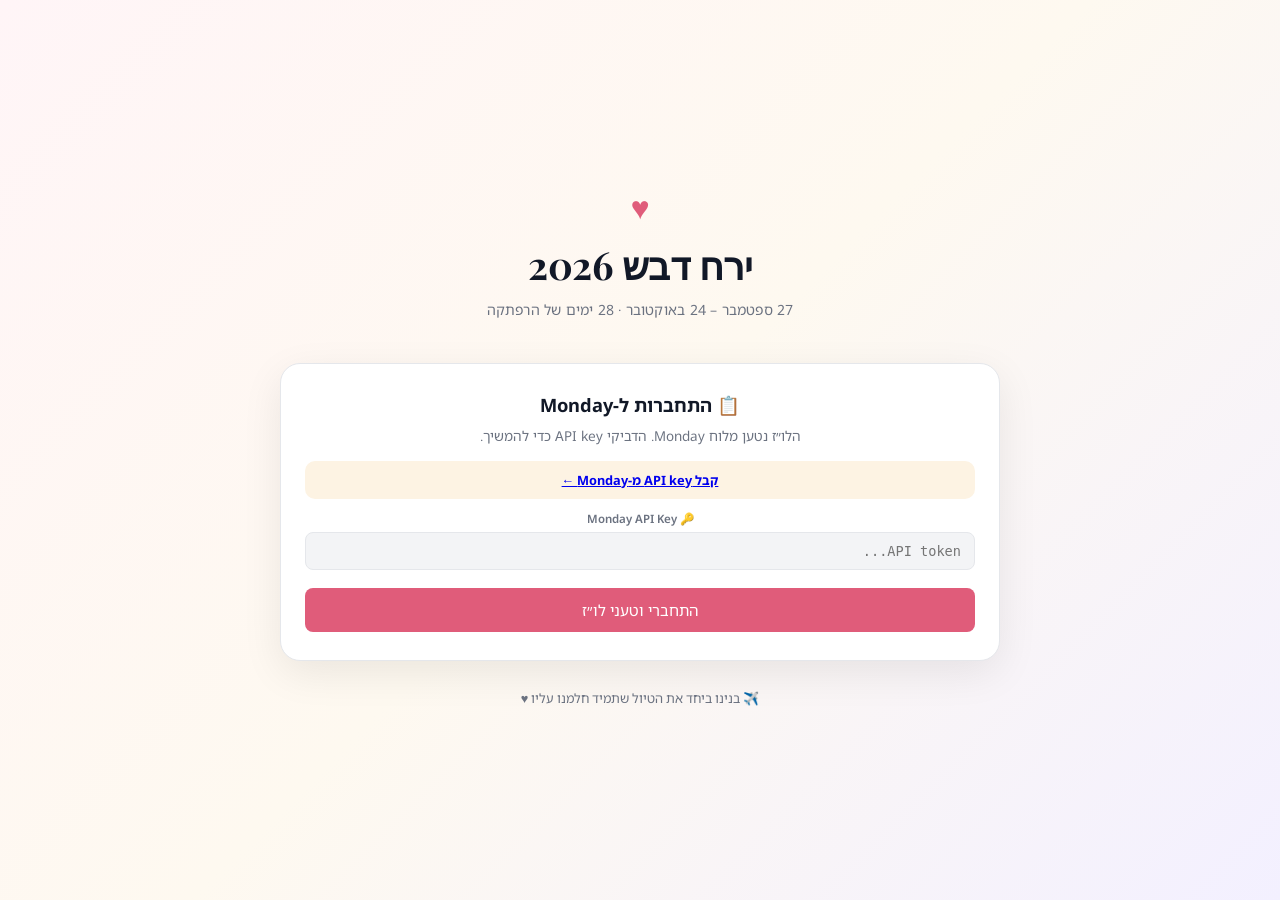
==== commit a68a32d3: "Cache-bust styles.css on the country selector page too Co-authored-by: Cursor <cursoragent@cursor.co" ====
--- a/index.html
+++ b/index.html
@@ -6,7 +6,7 @@
     <title>ירח דבש 2026 ✨</title>
     <link rel="preconnect" href="https://fonts.googleapis.com">
     <link href="https://fonts.googleapis.com/css2?family=Playfair+Display:wght@400;700&family=Noto+Sans+Hebrew:wght@300;400;600&display=swap" rel="stylesheet">
-    <link rel="stylesheet" href="styles.css">
+    <link rel="stylesheet" href="styles.css?v=20260909b">
 </head>
 <body class="selector-page">
     <div class="destination-selector">
--- a/styles.css
+++ b/styles.css
@@ -112,20 +112,23 @@
 }
 
 .header-top {
-    display: flex;
-    justify-content: space-between;
-    align-items: center;
-    margin-bottom: 10px;
+    display: block;
+    margin-bottom: 8px;
 }
 
 .header h1 {
-    font-family: 'Playfair Display', serif;
-    font-size: 1.45rem;
+    display: block;
+    width: 100%;
+    box-sizing: border-box;
+    font-family: 'Noto Sans Hebrew', 'Playfair Display', serif;
+    font-size: 1.55rem;
+    font-weight: 700;
     color: var(--text);
-    flex: 1;
     text-align: center;
-    letter-spacing: -0.3px;
-    margin: 8px 0;
+    letter-spacing: -0.2px;
+    margin: 0 0 8px;
+    line-height: 1.3;
+    white-space: nowrap;
 }
 
 .header .subtitle {
@@ -137,7 +140,13 @@
     margin-bottom: 12px;
 }
 
-.header-actions { display: flex; gap: 6px; }
+.header-actions {
+    display: flex;
+    flex-wrap: wrap;
+    gap: 6px;
+    justify-content: center;
+    width: 100%;
+}
 
 .icon-btn {
     background: var(--bg);
@@ -377,7 +386,27 @@
 
 .activity-content { flex: 1; min-width: 0; cursor: pointer; }
 .activity-content:hover .activity-name { color: var(--rose); }
-.activity-time { font-weight: 600; color: var(--gold); font-size: 0.7rem; display: block; }
+.activity-time {
+    font-weight: 700;
+    color: var(--gold);
+    font-size: 0.72rem;
+    display: inline-flex;
+    align-items: center;
+    gap: 4px;
+    margin-bottom: 2px;
+    letter-spacing: 0.02em;
+}
+.activity-time-sep { opacity: 0.55; font-weight: 500; }
+.activity-time-end { color: var(--rose); }
+
+.modal-time-row {
+    display: grid;
+    grid-template-columns: 1fr 1fr;
+    gap: 10px;
+    margin-bottom: 4px;
+}
+.modal-time-row > div { display: flex; flex-direction: column; gap: 4px; }
+.modal-time-row label { margin: 0; }
 .activity-name { font-weight: 600; color: var(--text); font-size: 0.84rem; }
 .activity-desc { color: var(--text-light); font-size: 0.76rem; margin-top: 1px; display: block; }
 
@@ -422,8 +451,75 @@
 /* ── NOTES ── */
 .day-notes-wrap { margin-top: 10px; padding-top: 10px; border-top: 1px solid var(--border); }
 .day-notes-label { font-size: 0.7rem; color: var(--text-light); font-weight: 600; margin-bottom: 6px; letter-spacing: 0.3px; }
-.day-notes {
-    width: 100%; min-height: 54px;
+.day-notes-list { display: flex; flex-direction: column; gap: 8px; margin-bottom: 8px; }
+.day-notes-empty { font-size: 0.72rem; color: var(--text-light); opacity: 0.85; }
+.day-note {
+    background: var(--bg);
+    border: 1px solid var(--border);
+    border-radius: var(--radius-sm);
+    padding: 8px 10px;
+}
+.day-note.is-hidden-local { opacity: 0.72; border-style: dashed; }
+.day-note-top {
+    display: flex;
+    align-items: flex-start;
+    justify-content: space-between;
+    gap: 8px;
+    margin-bottom: 3px;
+}
+.day-note-meta { font-size: 0.65rem; color: var(--text-light); font-weight: 600; }
+.day-note-text { font-size: 0.78rem; color: var(--text); white-space: pre-wrap; line-height: 1.45; }
+.day-note-actions { display: flex; gap: 2px; flex-shrink: 0; }
+.day-note-btn {
+    border: none;
+    background: transparent;
+    cursor: pointer;
+    font-size: 0.78rem;
+    padding: 2px 4px;
+    border-radius: 6px;
+    line-height: 1;
+}
+.day-note-btn:hover { background: color-mix(in srgb, var(--rose) 12%, transparent); }
+.day-note-edit-form { margin-top: 6px; display: flex; flex-direction: column; gap: 6px; }
+.day-note-edit-form[hidden] { display: none !important; }
+.day-note-edit-input {
+    width: 100%;
+    min-height: 48px;
+    padding: 8px 10px;
+    border: 1.5px solid var(--border);
+    border-radius: var(--radius-sm);
+    font-family: inherit;
+    font-size: 0.78rem;
+    resize: vertical;
+    outline: none;
+}
+.day-note-edit-input:focus { border-color: var(--rose); }
+.day-note-edit-actions { display: flex; gap: 6px; }
+.day-note-save, .day-note-cancel {
+    border: none;
+    border-radius: 999px;
+    padding: 5px 12px;
+    font-size: 0.7rem;
+    font-weight: 700;
+    font-family: inherit;
+    cursor: pointer;
+}
+.day-note-save { background: var(--rose); color: #fff; }
+.day-note-cancel { background: transparent; border: 1px solid var(--border); color: var(--text); }
+.day-notes-toggle-hidden {
+    align-self: flex-start;
+    border: none;
+    background: transparent;
+    color: var(--text-light);
+    font-size: 0.7rem;
+    font-weight: 600;
+    cursor: pointer;
+    padding: 2px 0;
+    text-decoration: underline;
+}
+.day-notes-composer { display: flex; flex-direction: column; gap: 6px; }
+.day-notes-input {
+    width: 100%; min-height: 52px;
     padding: 8px 10px;
     font-family: 'Noto Sans Hebrew', sans-serif;
     font-size: 0.8rem; color: var(--text);
@@ -431,9 +527,21 @@
     border: 1.5px solid var(--border);
     border-radius: var(--radius-sm);
     resize: vertical; outline: none;
-    transition: border-color 0.18s;
-}
-.day-notes:focus { border-color: var(--rose); }
+}
+.day-notes-input:focus { border-color: var(--rose); }
+.day-notes-add {
+    align-self: flex-start;
+    border: none;
+    background: var(--rose);
+    color: #fff;
+    border-radius: 999px;
+    padding: 6px 14px;
+    font-size: 0.72rem;
+    font-weight: 700;
+    font-family: inherit;
+    cursor: pointer;
+}
+.day-notes-add:disabled { opacity: 0.6; cursor: wait; }
 
 /* ── MAP ── */
 .map-container { flex: 1; height: 100vh; position: relative; }
@@ -442,7 +550,7 @@
 /* ── MAP OVERLAY ── */
 .map-overlay {
     position: absolute;
-    top: 14px; left: 14px;
+    bottom: 14px; left: 14px; top: auto; right: auto;
     z-index: 1000;
     background: rgba(255,255,255,0.92);
     backdrop-filter: blur(10px);
@@ -483,6 +591,63 @@
 }
 .toast.show { transform: translateX(-50%) translateY(0); }
 
+/* ── MONDAY SAVE BANNER ── */
+.monday-save-banner {
+    position: fixed;
+    top: 0;
+    left: 50%;
+    transform: translateX(-50%) translateY(-120%);
+    z-index: 10000;
+    display: flex;
+    align-items: center;
+    gap: 12px;
+    max-width: min(520px, calc(100vw - 24px));
+    padding: 12px 14px 12px 18px;
+    border-radius: 0 0 14px 14px;
+    font-family: 'Noto Sans Hebrew', sans-serif;
+    font-size: 0.86rem;
+    font-weight: 600;
+    box-shadow: 0 8px 28px rgba(0,0,0,0.14);
+    transition: transform 0.28s cubic-bezier(.4,0,.2,1);
+    pointer-events: auto;
+}
+.monday-save-banner.show { transform: translateX(-50%) translateY(0); }
+.monday-save-banner.saving {
+    background: #1f2937;
+    color: #fff;
+}
+.monday-save-banner.saving::before {
+    content: '';
+    width: 14px; height: 14px;
+    border: 2px solid rgba(255,255,255,0.35);
+    border-top-color: #fff;
+    border-radius: 50%;
+    animation: sk-spin 0.7s linear infinite;
+    flex-shrink: 0;
+}
+@keyframes sk-spin { to { transform: rotate(360deg); } }
+.monday-save-banner.ok {
+    background: #059669;
+    color: #fff;
+}
+.monday-save-banner.error {
+    background: #dc2626;
+    color: #fff;
+}
+.monday-save-banner-text { flex: 1; line-height: 1.35; }
+.monday-save-banner-close {
+    background: transparent;
+    border: none;
+    color: inherit;
+    opacity: 0.85;
+    cursor: pointer;
+    font-size: 0.95rem;
+    padding: 2px 6px;
+    border-radius: 6px;
+}
+.monday-save-banner-close:hover { opacity: 1; background: rgba(255,255,255,0.15); }
+.monday-save-banner.saving .monday-save-banner-close { display: none; }
+
 /* ── ADD PLACE BUTTON ── */
 .add-place-btn {
     position: absolute; bottom: 24px; right: 24px;
@@ -546,6 +711,30 @@
     transition: border-color 0.18s, box-shadow 0.18s;
 }
 .modal input:focus, .modal select:focus { border-color: var(--rose); box-shadow: 0 0 0 3px rgba(224,92,122,0.1); }
+.modal input.is-invalid,
+.modal select.is-invalid,
+.login-card input.is-invalid,
+.sync-modal input.is-invalid {
+    border-color: #dc2626 !important;
+    box-shadow: 0 0 0 3px rgba(220, 38, 38, 0.12);
+}
+.field-error {
+    color: #dc2626;
+    font-size: 0.75rem;
+    font-weight: 600;
+    margin: 4px 0 2px;
+    line-height: 1.35;
+}
+@keyframes modal-shake {
+    0%, 100% { transform: translateX(0); }
+    20% { transform: translateX(-6px); }
+    40% { transform: translateX(6px); }
+    60% { transform: translateX(-4px); }
+    80% { transform: translateX(4px); }
+}
+.modal.shake, .sync-modal.shake, .login-card.shake {
+    animation: modal-shake 0.4s ease;
+}
 
 /* ── SYNC MODAL ── */
 .sync-modal {
@@ -786,7 +975,237 @@
     font-size: 0.8rem;
 }
 
-.skeleton-box, .skeleton-photo, .skeleton-line { display: none; }
+/* ── LOADING SKELETONS ── */
+@keyframes sk-shimmer {
+    0% { background-position: 100% 0; }
+    100% { background-position: -100% 0; }
+}
+.sk-line,
+.sk-circle,
+.sk-photo,
+.sk-chip,
+.sk-inline-chip {
+    background: linear-gradient(
+        90deg,
+        color-mix(in srgb, var(--border) 55%, var(--bg)) 0%,
+        color-mix(in srgb, var(--border) 25%, var(--bg)) 45%,
+        color-mix(in srgb, var(--border) 55%, var(--bg)) 100%
+    );
+    background-size: 200% 100%;
+    animation: sk-shimmer 1.15s ease-in-out infinite;
+    border-radius: 8px;
+}
+.sk-line { height: 12px; margin: 6px 0; }
+.sk-w24 { width: 24%; }
+.sk-w40 { width: 40%; }
+.sk-w45 { width: 45%; }
+.sk-w50 { width: 50%; }
+.sk-w55 { width: 55%; }
+.sk-w60 { width: 60%; }
+.sk-w65 { width: 65%; }
+.sk-w70 { width: 70%; }
+.sk-w80 { width: 80%; }
+.sk-w90 { width: 90%; }
+.sk-circle {
+    width: 28px; height: 28px;
+    border-radius: 50%;
+    flex-shrink: 0;
+}
+.sk-circle.sk-lg { width: 36px; height: 36px; border-radius: 10px; }
+.sk-photo {
+    width: 100%;
+    height: 72px;
+    border-radius: 0;
+}
+.sk-chip {
+    height: 32px;
+    flex: 1;
+    border-radius: 10px;
+}
+.sk-inline-chip {
+    display: inline-block;
+    width: 110px;
+    height: 14px;
+    vertical-align: middle;
+    border-radius: 6px;
+}
+.sk-day-card {
+    margin: 10px 14px;
+    padding: 14px;
+    border: 1px solid var(--border);
+    border-radius: 14px;
+    background: var(--sidebar-bg);
+}
+.sk-day-header { margin-bottom: 10px; }
+.sk-act {
+    display: flex;
+    align-items: center;
+    gap: 10px;
+    margin: 8px 0;
+}
+.sk-act .sk-line { flex: 1; margin: 0; }
+.sk-panel-text { flex: 1; min-width: 0; }
+.sk-actions { display: flex; gap: 8px; margin-top: 12px; }
+.sk-details { margin-top: 4px; }
+.sk-transit { display: flex; flex-direction: column; gap: 8px; padding: 4px 0; }
+.sk-transit-row {
+    display: flex;
+    align-items: center;
+    gap: 10px;
+}
+.sk-transit-row .sk-line:nth-child(2) { flex: 1; margin: 0; }
+.sk-transit-row .sk-line:last-child { width: 48px; margin: 0; flex-shrink: 0; }
+.sk-search-row {
+    padding: 10px 12px;
+    border-bottom: 1px solid var(--border);
+}
+.sk-stats {
+    display: flex;
+    gap: 10px;
+    padding: 8px 14px 12px;
+}
+.sk-stat {
+    flex: 1;
+    padding: 10px;
+    border-radius: 12px;
+    background: var(--bg);
+    border: 1px solid var(--border);
+}
+.sk-stat .sk-line:first-child { height: 16px; }
+
+/* Full-pane loading skeletons (sidebar + map) */
+.sidebar { position: relative; }
+.pane-skeleton {
+    position: absolute;
+    inset: 0;
+    z-index: 1200;
+    overflow: hidden;
+}
+/* Hard-hide when data is ready — opacity/visibility was leaving them stuck */
+body:not(.app-loading) .pane-skeleton,
+.pane-skeleton[hidden] {
+    display: none !important;
+}
+body.app-loading .sidebar-skeleton {
+    display: flex;
+    flex-direction: column;
+}
+body.app-loading .map-skeleton {
+    display: block;
+}
+
+/* Hide real sidebar chrome while overlay is up */
+body.app-loading .sidebar > :not(#sidebarSkeleton):not(.sidebar-drag-bar) {
+    visibility: hidden;
+    pointer-events: none;
+}
+body.app-loading .map-container > :not(#mapSkeleton) {
+    visibility: hidden;
+    pointer-events: none;
+}
+
+.sidebar-skeleton {
+    padding: 18px 0 12px;
+    background: var(--sidebar-bg);
+}
+.sk-pane-header { padding: 8px 18px 4px; }
+.sk-pane-tabs {
+    display: flex;
+    gap: 10px;
+    padding: 10px 18px;
+}
+.sk-pane-tabs .sk-chip { height: 36px; }
+.sk-pane-search { padding: 4px 18px 10px; }
+.sk-pane-filters {
+    display: flex;
+    gap: 8px;
+    padding: 0 18px 8px;
+    overflow: hidden;
+}
+.sk-pane-list {
+    flex: 1;
+    overflow: hidden;
+    padding-bottom: 20px;
+}
+
+.map-skeleton {
+    background:
+        linear-gradient(160deg,
+            color-mix(in srgb, var(--bg) 70%, #dfe7ef) 0%,
+            color-mix(in srgb, var(--bg) 40%, #eef2f6) 45%,
+            color-mix(in srgb, var(--bg) 65%, #d7e2ec) 100%);
+}
+.sk-map-surface {
+    position: absolute;
+    inset: 0;
+    overflow: hidden;
+}
+.sk-map-surface::before {
+    content: '';
+    position: absolute;
+    inset: -30%;
+    background: linear-gradient(
+        105deg,
+        transparent 28%,
+        rgba(255,255,255,0.55) 48%,
+        transparent 68%
+    );
+    background-size: 220% 100%;
+    animation: sk-shimmer 1.35s ease-in-out infinite;
+}
+.sk-map-pin {
+    position: absolute;
+    width: 18px;
+    height: 18px;
+    border-radius: 50% 50% 50% 0;
+    transform: rotate(-45deg);
+    background: color-mix(in srgb, var(--rose) 55%, #fff);
+    box-shadow: 0 2px 8px rgba(0,0,0,0.12);
+    animation: sk-pin-pulse 1.4s ease-in-out infinite;
+}
+.sk-map-pin:nth-child(2) { background: color-mix(in srgb, #9B72AA 55%, #fff); animation-delay: 0.15s; }
+.sk-map-pin:nth-child(3) { background: color-mix(in srgb, #F4A460 55%, #fff); animation-delay: 0.3s; }
+.sk-map-pin:nth-child(4) { background: color-mix(in srgb, #E8A0BF 55%, #fff); animation-delay: 0.45s; }
+.sk-map-pin:nth-child(5) { background: color-mix(in srgb, #06D6A0 55%, #fff); animation-delay: 0.6s; }
+@keyframes sk-pin-pulse {
+    0%, 100% { opacity: 0.45; transform: rotate(-45deg) scale(0.92); }
+    50% { opacity: 1; transform: rotate(-45deg) scale(1.05); }
+}
+.sk-map-route {
+    position: absolute;
+    top: 34%;
+    left: 38%;
+    width: 28%;
+    height: 3px;
+    border-radius: 3px;
+    background: color-mix(in srgb, var(--rose) 35%, transparent);
+    transform: rotate(28deg);
+}
+.sk-map-legend {
+    position: absolute;
+    top: 16px;
+    left: 16px;
+    width: 120px;
+    padding: 12px;
+    border-radius: 12px;
+    background: color-mix(in srgb, var(--sidebar-bg) 94%, transparent);
+    border: 1px solid var(--border);
+    box-shadow: 0 4px 16px rgba(0,0,0,0.06);
+    z-index: 2;
+}
+body.dark .sk-line,
+body.dark .sk-circle,
+body.dark .sk-photo,
+body.dark .sk-chip,
+body.dark .sk-inline-chip {
+    background: linear-gradient(
+        90deg,
+        #2a2a2e 0%,
+        #3a3a40 45%,
+        #2a2a2e 100%
+    );
+    background-size: 200% 100%;
+}
 
 .panel-close {
     position: absolute;
@@ -853,6 +1272,11 @@
     border-color: color-mix(in srgb, var(--rose) 45%, var(--border));
     background: color-mix(in srgb, var(--rose) 6%, var(--bg));
 }
+.transit-option.unavailable {
+    opacity: 0.62;
+    background: transparent;
+}
+.transit-option.unavailable:hover { border-color: var(--border); }
 
 .transit-icon { font-size: 1rem; flex-shrink: 0; }
 
@@ -865,6 +1289,13 @@
     font-weight: 600;
     color: var(--text);
     text-align: left;
+    max-width: 88px;
+    line-height: 1.25;
+}
+.transit-price.note {
+    font-size: 0.65rem;
+    font-weight: 500;
+    color: var(--text-light);
 }
 
 .fastest-badge {
@@ -1048,6 +1479,16 @@
         height: 100vh !important;
         z-index: 0;
         padding-top: 0;
+    }
+
+    /* Map skeleton must cover full viewport behind the sheet */
+    .map-skeleton {
+        position: fixed !important;
+        inset: 0 !important;
+        z-index: 1 !important;
+    }
+    body.app-loading .map-skeleton {
+        z-index: 1 !important;
     }
 
     /* Sidebar is a fixed bottom sheet */
@@ -1069,6 +1510,11 @@
         padding-bottom: env(safe-area-inset-bottom);
     }
 
+    .sidebar-skeleton {
+        border-radius: 16px 16px 0 0;
+        z-index: 60;
+    }
+
     .map-overlay { display: none; }
 
     /* Bigger touch targets */
@@ -1079,7 +1525,7 @@
 
     /* Header compact on mobile */
     .header { padding: 14px 14px 10px; }
-    .header h1 { font-size: 1.3rem; }
+    .header h1 { font-size: 1.25rem; }
     .countdown-item .num { font-size: 1.1rem; }
     .countdown-item { min-width: 44px; padding: 4px 8px; }
 
@@ -1225,24 +1671,48 @@
     font-size: 0.95rem;
     line-height: 1.8;
 }
+
+body.selector-page {
     overflow: auto;
     height: auto;
     background: linear-gradient(135deg, #FFF5F7 0%, #FEF9F0 50%, #F3F0FF 100%);
     min-height: 100vh;
+    width: 100%;
 }
 
 .destination-selector {
     min-height: 100vh;
+    width: 100%;
+    max-width: 760px;
+    margin: 0 auto;
     display: flex;
     flex-direction: column;
     align-items: center;
     justify-content: center;
+    text-align: center;
     padding: 32px 20px 40px;
+    box-sizing: border-box;
+}
+
+.destination-selector > * {
+    width: 100%;
+    max-width: 720px;
+}
+
+.login-card {
+    margin-left: auto;
+    margin-right: auto;
+}
+
+#destinationsPanel {
+    margin-left: auto;
+    margin-right: auto;
 }
 
 .selector-header {
     text-align: center;
     margin-bottom: 44px;
+    width: 100%;
 }
 
 .selector-hearts {
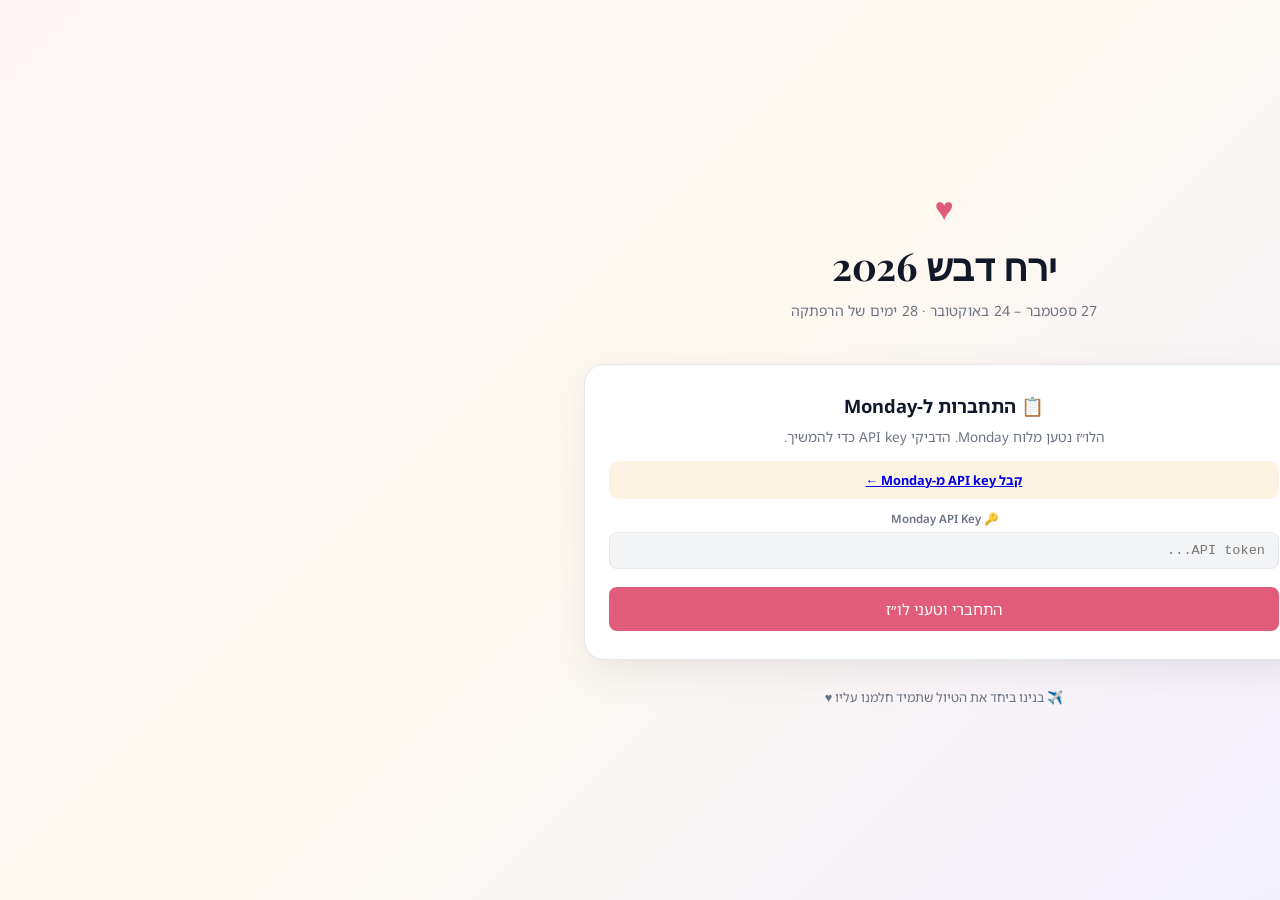
==== commit cdd5b2ee: "Persist Monday API key on iPhone including Chrome tabs Save the token in localStorage + IndexedDB, s" ====
--- a/index.html
+++ b/index.html
@@ -3,10 +3,14 @@
 <head>
     <meta charset="UTF-8">
     <meta name="viewport" content="width=device-width, initial-scale=1.0, viewport-fit=cover">
+    <meta name="apple-mobile-web-app-capable" content="yes">
+    <meta name="apple-mobile-web-app-status-bar-style" content="default">
+    <meta name="apple-mobile-web-app-title" content="ירח דבש">
+    <link rel="manifest" href="manifest.webmanifest">
     <title>ירח דבש 2026 ✨</title>
     <link rel="preconnect" href="https://fonts.googleapis.com">
     <link href="https://fonts.googleapis.com/css2?family=Playfair+Display:wght@400;700&family=Noto+Sans+Hebrew:wght@300;400;600&display=swap" rel="stylesheet">
-    <link rel="stylesheet" href="styles.css?v=20260909b">
+    <link rel="stylesheet" href="styles.css?v=20260909j">
 </head>
 <body class="selector-page">
     <div class="destination-selector">
@@ -23,10 +27,18 @@
             <div class="login-hint">
                 <a href="https://shahar-monday.monday.com/apps/manage/tokens" target="_blank" rel="noopener"><strong>קבל API key מ-Monday ←</strong></a>
             </div>
-            <label>🔑 Monday API Key</label>
-            <input type="password" id="loginKeyInput" placeholder="API token..." autocomplete="off" />
+            <div id="iosStorageTip" class="ios-storage-tip" style="display:none">
+                📱 באייפון (Safari או Chrome): אחרי התחברות, לחצי <strong>Share → Add to Home Screen</strong>.
+                כשהדפדפן מציע לשמור סיסמה — אשרי (זה ה-API key). ה-key נשמר גם בין טאבים.
+            </div>
+            <form id="loginForm" autocomplete="on" onsubmit="return false">
+                <label>🔑 Monday API Key</label>
+                <!-- Hidden username helps iOS Keychain associate this site password -->
+                <input type="text" name="username" value="monday-honeymoon" autocomplete="username" tabindex="-1" aria-hidden="true" class="sr-only-autofill" />
+                <input type="password" id="loginKeyInput" name="password" placeholder="API token..." autocomplete="current-password" />
+            </form>
             <div class="sync-status-box" id="loginStatusBox"></div>
-            <button class="btn-primary login-submit" id="loginSubmit">התחברי וטעני לו״ז</button>
+            <button class="btn-primary login-submit" id="loginSubmit" type="button">התחברי וטעני לו״ז</button>
         </div>
 
         <!-- DESTINATIONS (after login) -->
@@ -58,6 +70,6 @@
         <div class="selector-footer">✈️ בנינו ביחד את הטיול שתמיד חלמנו עליו ♥</div>
     </div>
 
-    <script type="module" src="login.js"></script>
+    <script type="module" src="login.js?v=20260909j"></script>
 </body>
 </html>
--- a/styles.css
+++ b/styles.css
@@ -765,6 +765,7 @@
 .sync-status-box { margin-top: 12px; padding: 10px 14px; border-radius: var(--radius-sm); font-size: 0.8rem; display: none; }
 .sync-status-box.ok  { background: #ECFDF5; color: #065F46; display: block; border: 1px solid #A7F3D0; }
 .sync-status-box.err { background: #FEF2F2; color: #991B1B; display: block; border: 1px solid #FECACA; }
+.sync-status-box.pending { background: #FFFBEB; color: #92400E; display: block; border: 1px solid #FDE68A; }
 
 .modal-actions {
     display: flex;
@@ -829,6 +830,13 @@
 .place-result:last-child { border-bottom: none; }
 .place-result:hover { background: var(--card-hover); }
 .place-result small { color: var(--text-light); display: block; font-size: 0.72rem; }
+.place-result-empty {
+    cursor: default;
+    color: var(--text-light);
+    line-height: 1.45;
+    white-space: normal;
+}
+.place-result-empty:hover { background: transparent; }
 
 .api-key-hint {
     font-size: 0.72rem;
@@ -1629,6 +1637,27 @@
     font-size: 0.8rem;
     margin-bottom: 12px;
 }
+.ios-storage-tip {
+    background: var(--gold-light);
+    border: 1px solid rgba(184, 134, 46, 0.25);
+    border-radius: 10px;
+    padding: 10px 12px;
+    font-size: 0.78rem;
+    color: var(--text);
+    line-height: 1.5;
+    margin: 0 0 12px;
+}
+.sr-only-autofill {
+    position: absolute;
+    width: 1px;
+    height: 1px;
+    padding: 0;
+    margin: -1px;
+    overflow: hidden;
+    clip: rect(0, 0, 0, 0);
+    white-space: nowrap;
+    border: 0;
+}
 .login-card label {
     display: block;
     font-size: 0.72rem;
@@ -1851,3 +1880,298 @@
 .filter-btn[data-city="chiangmai"].active{ background: #2D6A4F; }
 .filter-btn[data-city="samui"].active    { background: #F9C74F; }
 .filter-btn[data-city="krabi"].active    { background: #7209B7; }
+
+/* ── SIDEKICK CHATBOT ── */
+#sidekickRoot {
+  position: fixed;
+  top: 14px;
+  right: 14px;
+  bottom: auto;
+  left: auto;
+  z-index: 1600;
+  font-family: 'Noto Sans Hebrew', sans-serif;
+  pointer-events: none;
+  display: flex;
+  flex-direction: column;
+  align-items: flex-end;
+  width: auto;
+  height: auto;
+  inset: auto;
+}
+#sidekickRoot > * { pointer-events: auto; }
+
+.sidekick-launcher {
+  position: relative;
+  top: auto;
+  right: auto;
+  bottom: auto;
+  width: 56px;
+  height: 56px;
+  border-radius: 50%;
+  border: 3px solid #fff;
+  background: linear-gradient(135deg, #E05C7A, #9B72AA);
+  color: #fff;
+  font-size: 1.4rem;
+  cursor: pointer;
+  box-shadow: 0 6px 22px rgba(155, 114, 170, 0.55);
+  display: flex;
+  align-items: center;
+  justify-content: center;
+  transition: transform 0.2s, box-shadow 0.2s;
+  margin: 0;
+  flex-shrink: 0;
+}
+.sidekick-launcher:hover { transform: scale(1.06); }
+.sidekick-launcher.needs-key,
+.sidekick-launcher.is-disabled {
+  opacity: 1;
+  filter: none;
+  box-shadow: 0 4px 16px rgba(155, 114, 170, 0.45);
+  cursor: pointer;
+  outline: none;
+}
+.sidekick-launcher.is-disabled:hover { transform: scale(1.04); }
+.sidekick-launcher.open { display: none; }
+
+.sidekick-panel {
+  position: relative;
+  top: auto;
+  right: auto;
+  bottom: auto;
+  order: -1;
+  margin-bottom: 10px;
+  width: min(380px, calc(100vw - 28px));
+  height: min(520px, calc(100vh - 100px));
+  background: var(--sidebar-bg);
+  border: 1px solid var(--border);
+  border-radius: 18px;
+  box-shadow: 0 12px 40px rgba(0,0,0,0.22);
+  display: flex;
+  flex-direction: column;
+  overflow: hidden;
+}
+.sidekick-panel[hidden] { display: none !important; }
+
+.icon-btn.sidekick-header-btn {
+  background: linear-gradient(135deg, rgba(224,92,122,0.18), rgba(155,114,170,0.18));
+  border-color: var(--rose);
+  color: var(--rose);
+  font-weight: 800;
+  font-size: 0.72rem;
+  letter-spacing: 0.02em;
+  min-width: 44px;
+}
+
+.sidekick-title-wrap {
+  display: flex;
+  align-items: center;
+  gap: 8px;
+  min-width: 0;
+}
+.sidekick-provider-badge {
+  font-size: 0.68rem;
+  font-weight: 700;
+  padding: 2px 8px;
+  border-radius: 999px;
+  background: rgba(155, 114, 170, 0.18);
+  color: var(--text);
+  white-space: nowrap;
+}
+.sidekick-provider-badge.offline {
+  background: rgba(0,0,0,0.08);
+  color: var(--text-light);
+}
+
+.sidekick-provider-tabs {
+  display: flex;
+  gap: 6px;
+  margin: 8px 0 12px;
+}
+.sidekick-provider-tab {
+  flex: 1;
+  border: 1px solid var(--border);
+  background: transparent;
+  border-radius: 10px;
+  padding: 8px 10px;
+  font-family: inherit;
+  font-size: 0.82rem;
+  font-weight: 700;
+  color: var(--text-light);
+  cursor: pointer;
+}
+.sidekick-provider-tab.active {
+  color: var(--rose);
+  border-color: var(--rose);
+  background: rgba(224, 92, 122, 0.08);
+}
+.sidekick-key-hint {
+  background: var(--gold-light);
+  border-radius: 10px;
+  padding: 10px 14px;
+  font-size: 0.78rem;
+  color: var(--text-light);
+  margin-bottom: 10px;
+  line-height: 1.6;
+}
+.sidekick-composer textarea:disabled,
+.sidekick-send:disabled {
+  opacity: 0.55;
+  cursor: not-allowed;
+}
+
+.sidekick-header {
+  display: flex;
+  align-items: center;
+  justify-content: space-between;
+  gap: 8px;
+  padding: 12px 14px;
+  border-bottom: 1px solid var(--border);
+  background: linear-gradient(90deg, rgba(232,160,191,0.18), rgba(155,114,170,0.12));
+}
+.sidekick-title {
+  font-weight: 700;
+  font-size: 0.95rem;
+  color: var(--text);
+}
+.sidekick-header-actions { display: flex; gap: 4px; }
+.sidekick-icon-btn {
+  background: transparent;
+  border: none;
+  cursor: pointer;
+  font-size: 0.95rem;
+  padding: 4px 6px;
+  border-radius: 8px;
+  line-height: 1;
+}
+.sidekick-icon-btn:hover { background: rgba(0,0,0,0.06); }
+body.dark .sidekick-icon-btn:hover { background: rgba(255,255,255,0.08); }
+
+.sidekick-messages {
+  flex: 1;
+  overflow-y: auto;
+  padding: 12px 12px 8px;
+  display: flex;
+  flex-direction: column;
+  gap: 10px;
+  -webkit-overflow-scrolling: touch;
+}
+.sidekick-msg { display: flex; }
+.sidekick-msg-user { justify-content: flex-start; }
+.sidekick-msg-assistant { justify-content: flex-end; }
+.sidekick-msg-system .sidekick-bubble {
+  background: rgba(155, 114, 170, 0.12);
+  border: 1px dashed rgba(155, 114, 170, 0.35);
+}
+.sidekick-bubble {
+  max-width: 92%;
+  padding: 9px 12px;
+  border-radius: 14px;
+  font-size: 0.82rem;
+  line-height: 1.55;
+  color: var(--text);
+  white-space: pre-wrap;
+  word-break: break-word;
+}
+.sidekick-msg-user .sidekick-bubble {
+  background: var(--rose);
+  color: #fff;
+  border-bottom-right-radius: 4px;
+}
+[dir="rtl"] .sidekick-msg-user .sidekick-bubble {
+  border-bottom-right-radius: 14px;
+  border-bottom-left-radius: 4px;
+}
+.sidekick-msg-assistant .sidekick-bubble {
+  background: var(--card-bg, #fff);
+  border: 1px solid var(--border);
+  border-bottom-left-radius: 4px;
+}
+[dir="rtl"] .sidekick-msg-assistant .sidekick-bubble {
+  border-bottom-left-radius: 14px;
+  border-bottom-right-radius: 4px;
+}
+body.dark .sidekick-msg-assistant .sidekick-bubble {
+  background: rgba(255,255,255,0.06);
+}
+
+.sidekick-pending {
+  margin: 0 12px 8px;
+  padding: 8px 10px;
+  border-radius: 10px;
+  background: rgba(244, 164, 96, 0.15);
+  border: 1px solid rgba(244, 164, 96, 0.4);
+  font-size: 0.75rem;
+  color: var(--text);
+  line-height: 1.45;
+}
+.sidekick-pending-hint {
+  margin-top: 4px;
+  color: var(--text-light);
+}
+.sidekick-pending code {
+  font-size: 0.72rem;
+  background: rgba(0,0,0,0.06);
+  padding: 1px 5px;
+  border-radius: 4px;
+}
+
+.sidekick-composer {
+  display: flex;
+  gap: 8px;
+  padding: 10px 12px calc(10px + env(safe-area-inset-bottom));
+  border-top: 1px solid var(--border);
+  align-items: flex-end;
+}
+.sidekick-composer textarea {
+  flex: 1;
+  resize: none;
+  border: 1px solid var(--border);
+  border-radius: 12px;
+  padding: 8px 10px;
+  font-family: inherit;
+  font-size: 0.84rem;
+  background: var(--card-bg, #fff);
+  color: var(--text);
+  min-height: 42px;
+  max-height: 110px;
+}
+body.dark .sidekick-composer textarea { background: rgba(255,255,255,0.06); }
+.sidekick-composer textarea:focus {
+  outline: none;
+  border-color: var(--rose);
+}
+.sidekick-send {
+  border: none;
+  background: var(--rose);
+  color: #fff;
+  border-radius: 12px;
+  padding: 10px 14px;
+  font-weight: 700;
+  font-size: 0.82rem;
+  cursor: pointer;
+  font-family: inherit;
+  white-space: nowrap;
+}
+.sidekick-send:disabled { opacity: 0.55; cursor: default; }
+
+@media (max-width: 768px) {
+  #sidekickRoot {
+    position: fixed;
+    top: calc(12px + env(safe-area-inset-top));
+    right: 12px;
+    left: auto;
+    bottom: auto;
+    width: auto;
+    height: auto;
+    z-index: 1600;
+  }
+  .sidekick-launcher {
+    position: relative;
+  }
+  .sidekick-panel {
+    position: relative;
+    width: min(360px, calc(100vw - 24px));
+    height: min(55vh, 420px);
+  }
+}
+
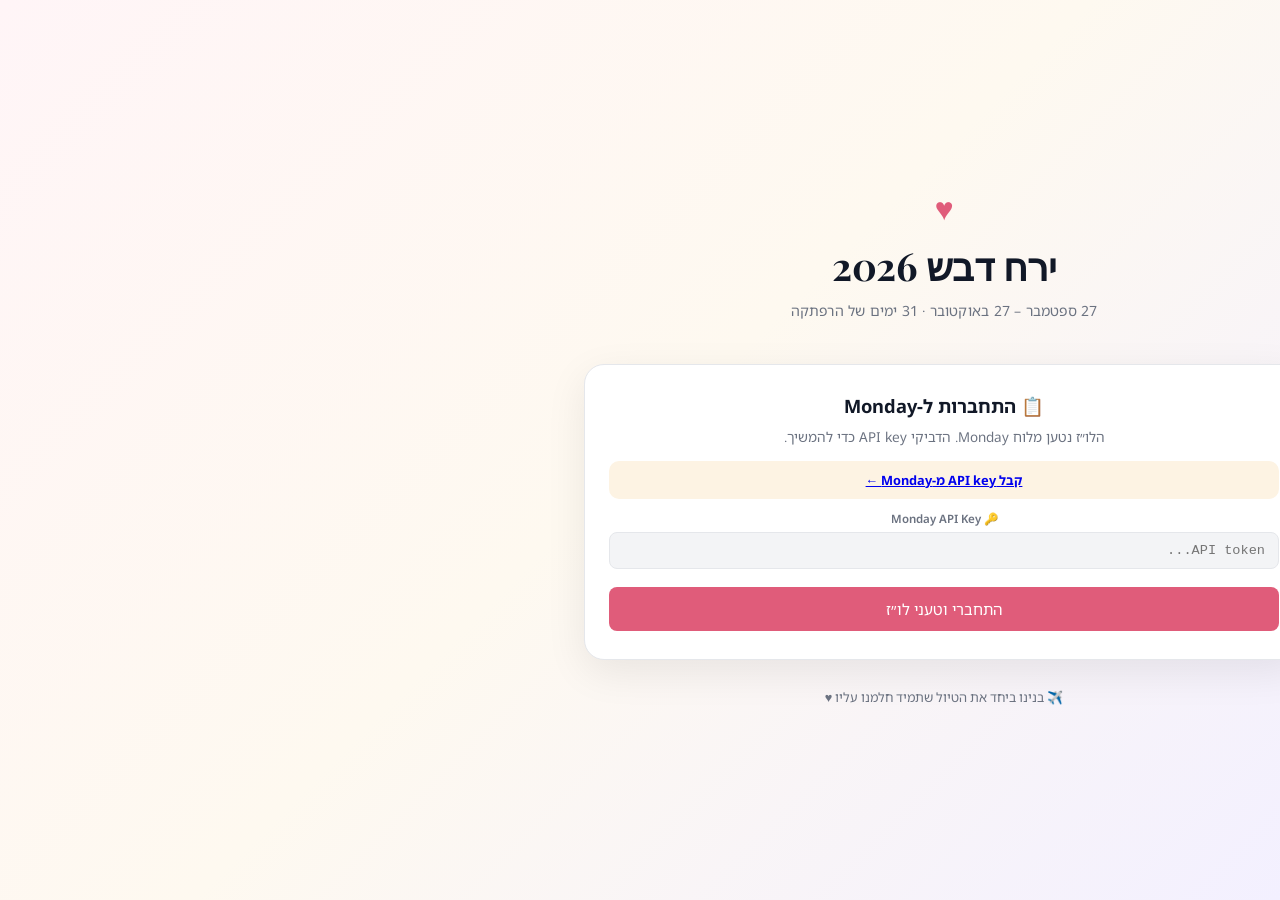
==== commit a249d19a: "Correct full trip dates to Sep 27–Oct 27 Update the home summary and Thailand card end date to match" ====
--- a/index.html
+++ b/index.html
@@ -10,14 +10,14 @@
     <title>ירח דבש 2026 ✨</title>
     <link rel="preconnect" href="https://fonts.googleapis.com">
     <link href="https://fonts.googleapis.com/css2?family=Playfair+Display:wght@400;700&family=Noto+Sans+Hebrew:wght@300;400;600&display=swap" rel="stylesheet">
-    <link rel="stylesheet" href="styles.css?v=20260909j">
+    <link rel="stylesheet" href="styles.css?v=20260909o">
 </head>
 <body class="selector-page">
     <div class="destination-selector">
         <div class="selector-header">
             <div class="selector-hearts">♥</div>
             <h1>ירח דבש 2026</h1>
-            <p>27 ספטמבר – 24 באוקטובר · 28 ימים של הרפתקה</p>
+            <p>27 ספטמבר – 27 באוקטובר · 31 ימים של הרפתקה</p>
         </div>
 
         <!-- LOGIN -->
@@ -59,7 +59,7 @@
                 <a href="thailand.html" class="selector-card selector-thailand" id="gotoThailand">
                     <div class="selector-card-flag">🇹🇭</div>
                     <div class="selector-card-title">תאילנד</div>
-                    <div class="selector-card-dates">10.10 – 24.10.2026</div>
+                    <div class="selector-card-dates">10.10 – 27.10.2026</div>
                     <div class="selector-card-cities">בנגקוק · סמוי · קראבי · פיפי · פוקט</div>
                     <div class="selector-card-days" id="thailandDaysCount">טוען…</div>
                     <div class="selector-card-cta">פתחי לו״ז ←</div>
@@ -70,6 +70,6 @@
         <div class="selector-footer">✈️ בנינו ביחד את הטיול שתמיד חלמנו עליו ♥</div>
     </div>
 
-    <script type="module" src="login.js?v=20260909j"></script>
+    <script type="module" src="login.js?v=20260909o"></script>
 </body>
 </html>
--- a/styles.css
+++ b/styles.css
@@ -574,6 +574,8 @@
 
 .map-legend-item { display: flex; align-items: center; gap: 7px; margin-bottom: 5px; color: var(--text); }
 .legend-dot { width: 10px; height: 10px; border-radius: 50%; flex-shrink: 0; }
+.map-overlay-divider { margin: 8px 0; border: none; border-top: 1px solid var(--border); }
+.map-overlay-progress { font-size: 0.72rem; color: var(--text-light); }
 
 /* ── TOAST ── */
 .toast {
@@ -1523,7 +1525,24 @@
         z-index: 60;
     }
 
-    .map-overlay { display: none; }
+    .map-overlay {
+        display: block;
+        bottom: auto;
+        top: 10px;
+        left: 10px;
+        right: auto;
+        padding: 8px 10px;
+        font-size: 0.68rem;
+        min-width: 0;
+        max-width: min(150px, 44vw);
+        z-index: 450;
+        box-shadow: var(--shadow-sm, 0 1px 4px rgba(0,0,0,0.12));
+    }
+    .map-overlay-title { margin-bottom: 4px; font-size: 0.65rem; }
+    .map-legend-item { margin-bottom: 2px; gap: 5px; }
+    .legend-dot { width: 8px; height: 8px; }
+    .map-overlay-divider { margin: 5px 0; }
+    .map-overlay-progress { font-size: 0.65rem; }
 
     /* Bigger touch targets */
     .day-card { padding: 14px 16px; }
@@ -1992,9 +2011,9 @@
   border: 1px solid var(--border);
   background: transparent;
   border-radius: 10px;
-  padding: 8px 10px;
+  padding: 8px 6px;
   font-family: inherit;
-  font-size: 0.82rem;
+  font-size: 0.75rem;
   font-weight: 700;
   color: var(--text-light);
   cursor: pointer;
